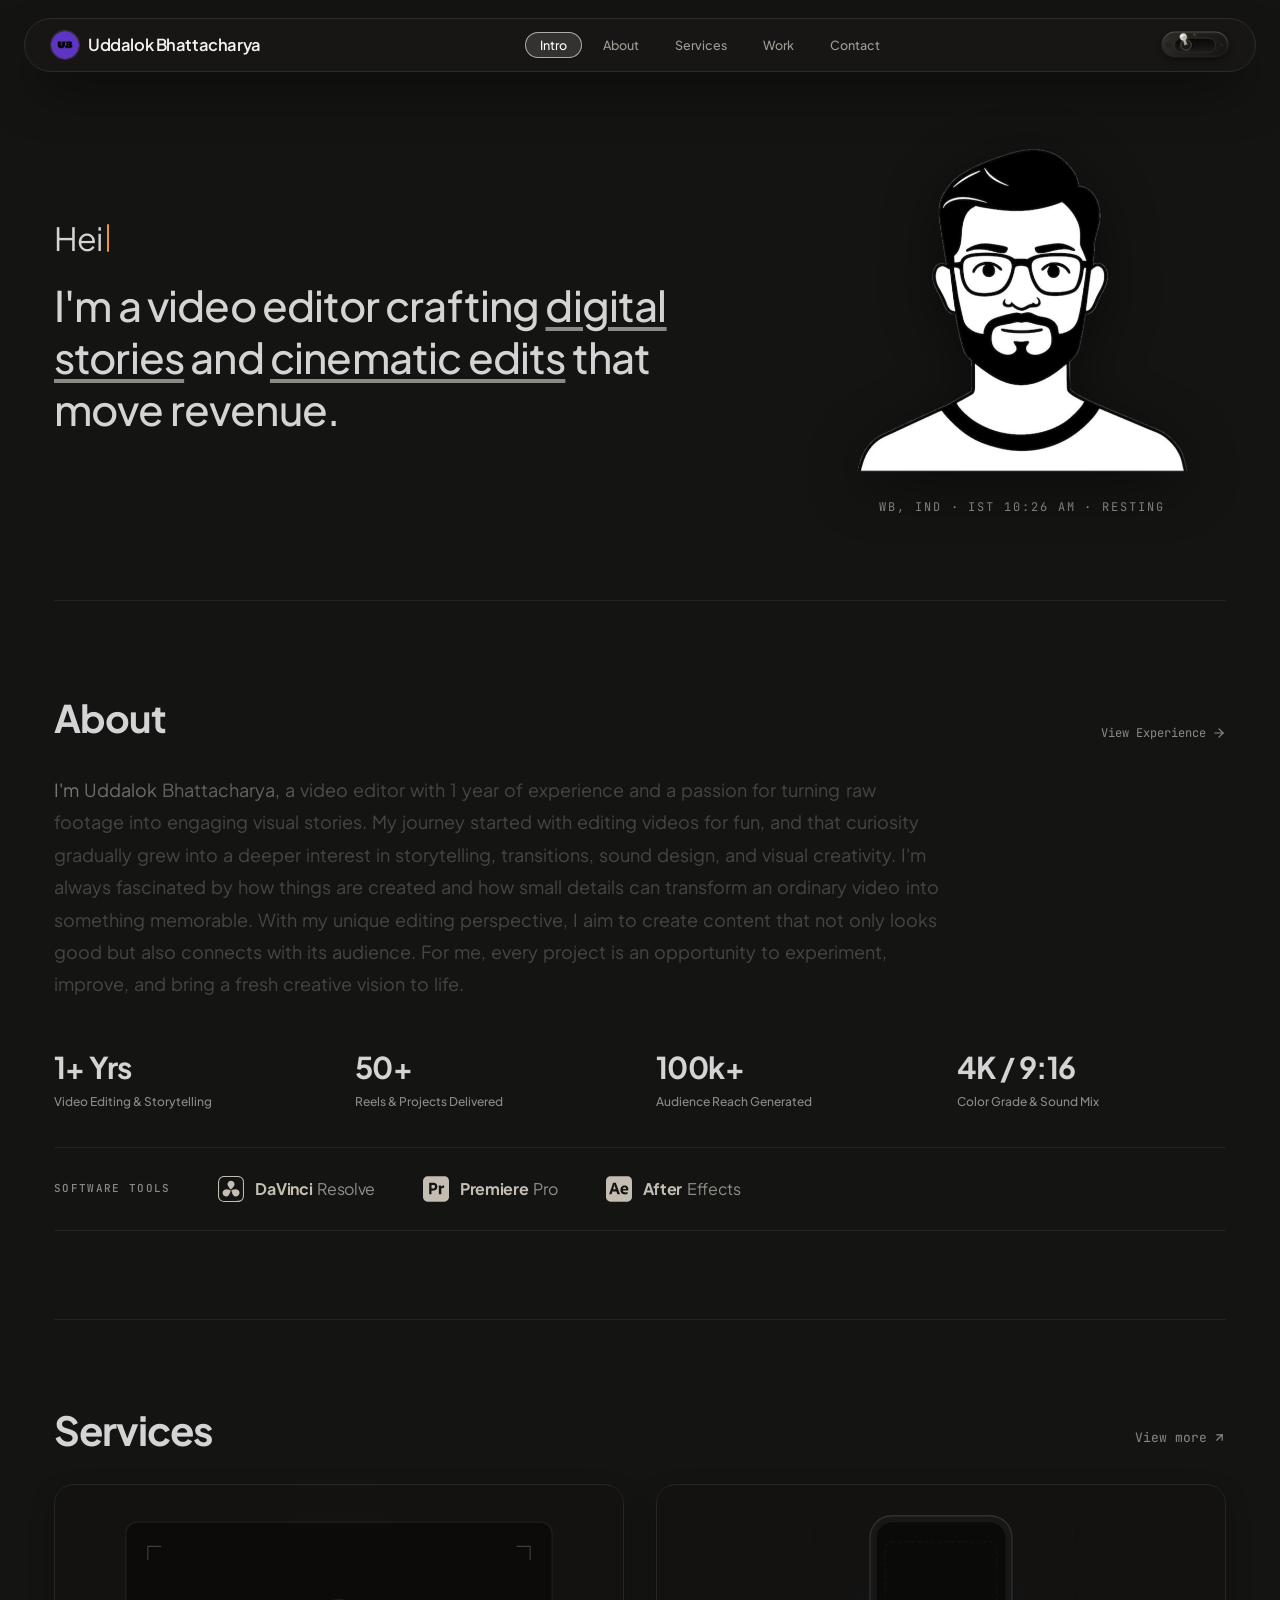
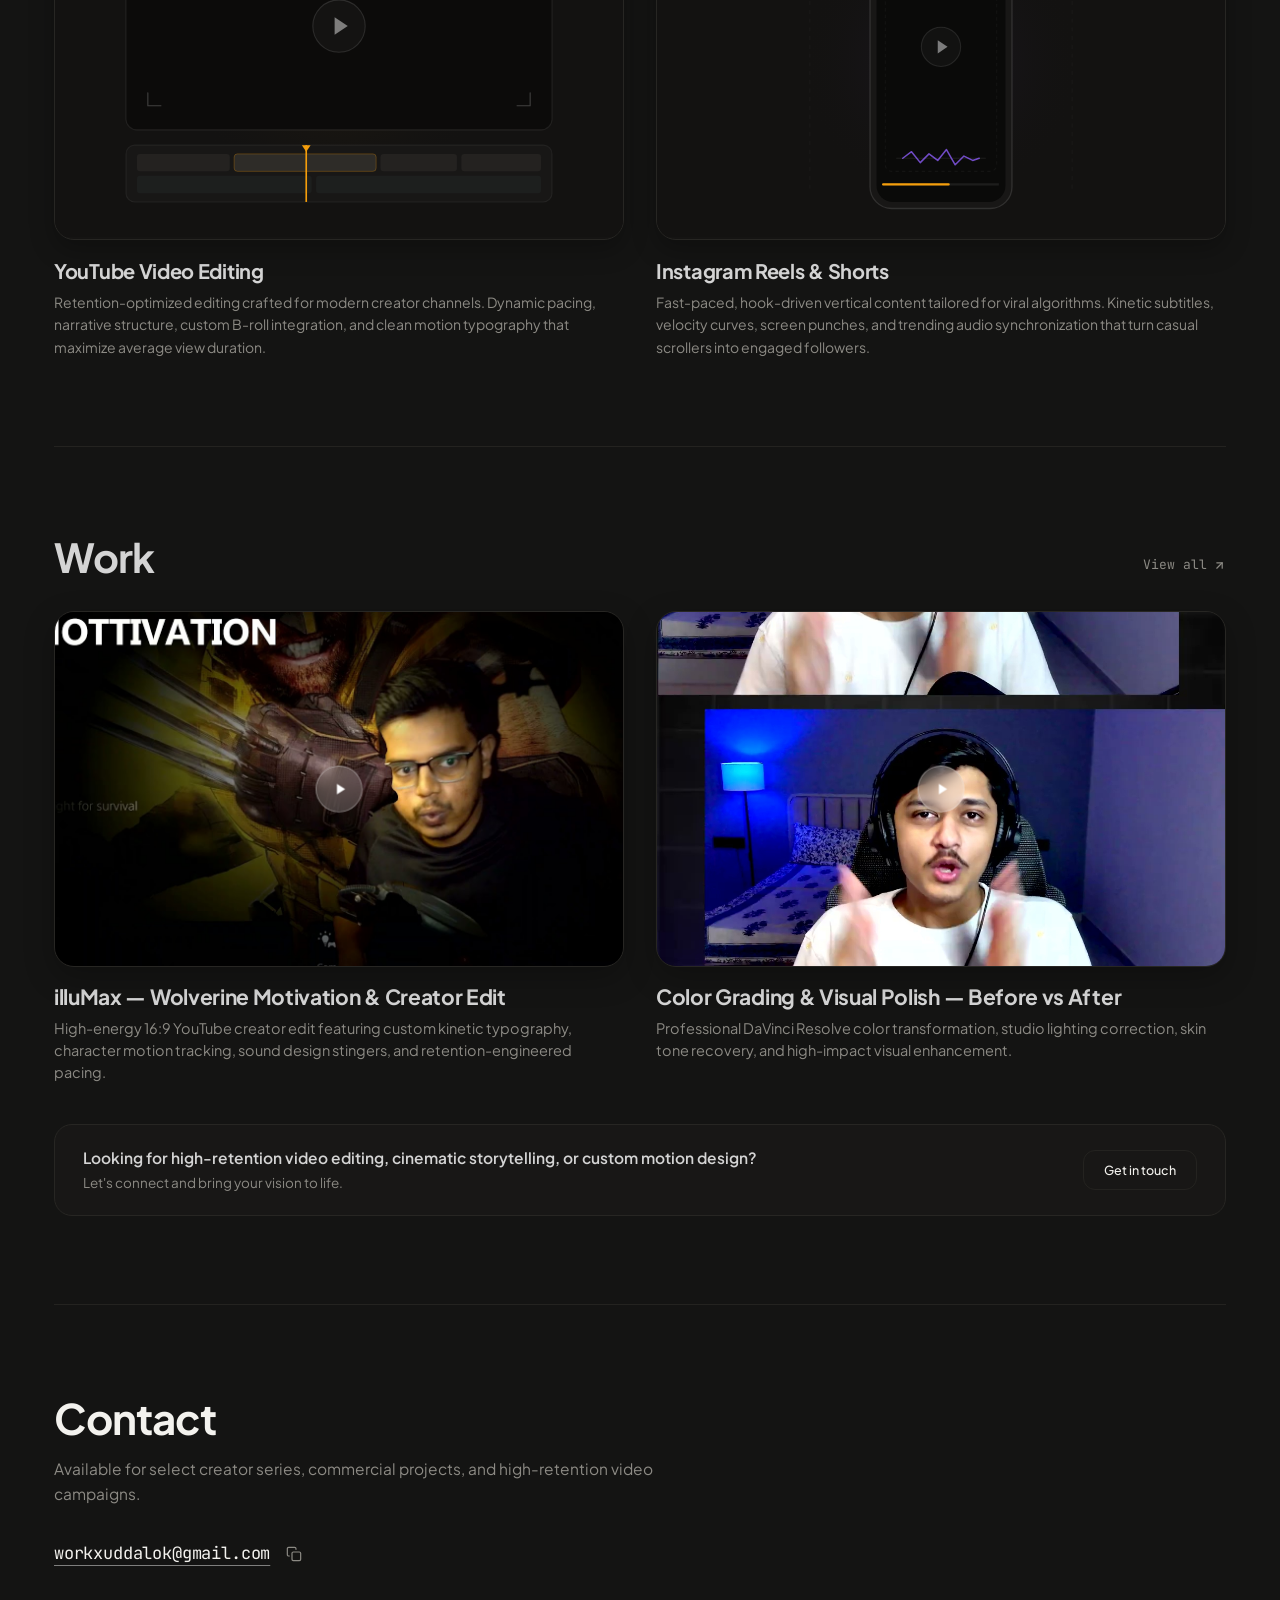
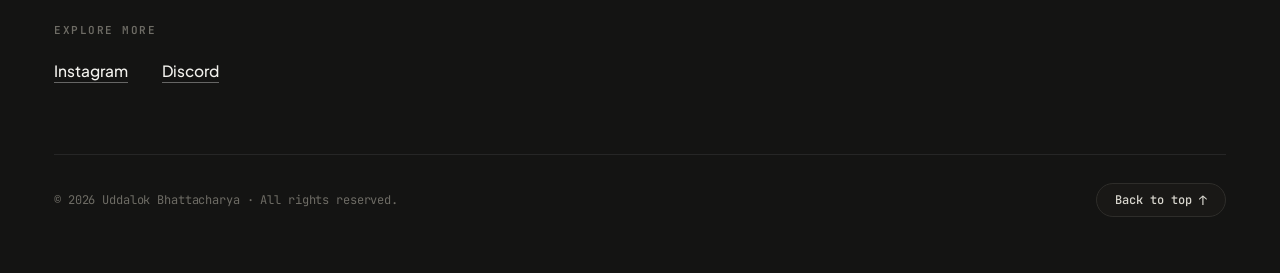
==== index.html @ 6388f74b "feat: add circular UB logo to header and configure high-res Chrome tab favicon" ====
<!DOCTYPE html>
<html lang="en">
<head>
  <meta charset="UTF-8">
  <meta name="viewport" content="width=device-width, initial-scale=1.0">
  <title>Uddalok Bhattacharya</title>
  <meta name="description" content="Personal portfolio of Uddalok Bhattacharya, video editor crafting digital stories and cinematic edits that move revenue.">
  
  <!-- Favicon / Chrome Tab Logo -->
  <link rel="icon" type="image/x-icon" href="/favicon.ico">
  <link rel="icon" type="image/png" sizes="32x32" href="assets/images/favicon-32x32.png">
  <link rel="icon" type="image/png" sizes="16x16" href="assets/images/favicon-16x16.png">
  <link rel="apple-touch-icon" sizes="180x180" href="assets/images/apple-touch-icon.png">
  <link rel="manifest" href="site.webmanifest">
  <meta name="theme-color" content="#0d0c0c">

  <!-- Typography: Plus Jakarta Sans & JetBrains Mono matching reference -->
  <link rel="preconnect" href="https://fonts.googleapis.com">
  <link rel="preconnect" href="https://fonts.gstatic.com" crossorigin>
  <link href="https://fonts.googleapis.com/css2?family=JetBrains+Mono:wght@400;500;600&family=Plus+Jakarta+Sans:ital,wght@0,300..800;1,300..800&display=swap" rel="stylesheet">

  <!-- Main Stylesheet -->
  <link rel="stylesheet" href="css/style.css?v=11">
</head>
<body>

  <!-- Ambient Top Glow -->
  <div class="ambient-glow" aria-hidden="true"></div>

  <!-- FIXED HEADER CAPSULE (Strictly matching media_1792084312946.png) -->
  <header class="header-fixed-wrap">
    <div id="main-nav-capsule" class="main-nav-capsule">
      
      <!-- Brand Name Left with Circular Logo -->
      <a id="nav-logo-link" href="#hero" class="nav-logo-link" aria-label="Uddalok Bhattacharya Home">
        <img src="assets/images/logo-circle.png" alt="UB" class="nav-brand-logo">
        <span class="nav-brand-text">Uddalok Bhattacharya</span>
      </a>

      <!-- Center Nav Links: Intro, About, Services, Work, Contact -->
      <nav class="nav-menu" aria-label="Primary Navigation">
        <button type="button" class="nav-btn-link active" data-section="hero">Intro</button>
        <button type="button" class="nav-btn-link" data-section="about">About</button>
        <button type="button" class="nav-btn-link" data-section="services">Services</button>
        <button type="button" class="nav-btn-link" data-section="work">Work</button>
        <button type="button" class="nav-btn-link" data-section="contact">Contact</button>
      </nav>

      <!-- Right Header Actions: Vintage Switch + Mobile Menu Toggle -->
      <div class="header-right-actions">
        <div class="switch-right-wrap">
        <button 
          id="nav-vintage-toggle-btn" 
          class="nav-vintage-toggle-btn" 
          type="button" 
          role="switch" 
          aria-checked="false" 
          aria-label="Vintage toggle switch: currently in Dark mode. Click to toggle to Royal Purple mode."
          title="Flip switch to Day / Purple Mode"
        >
          <svg id="vintageSwitchSvg" viewBox="0 0 68 28" class="vintage-switch-svg" fill="none" xmlns="http://www.w3.org/2000/svg">
            <defs>
              <!-- Dark Plate Linear Gradient -->
              <linearGradient id="vintagePlateDark" x1="0" y1="0" x2="68" y2="28" gradientUnits="userSpaceOnUse">
                <stop offset="0%" stop-color="#32302C"/>
                <stop offset="35%" stop-color="#22211E"/>
                <stop offset="70%" stop-color="#1C1B19"/>
                <stop offset="100%" stop-color="#151413"/>
              </linearGradient>

              <!-- Purple Theme Plate Gradient -->
              <linearGradient id="vintagePlatePurple" x1="0" y1="0" x2="68" y2="28" gradientUnits="userSpaceOnUse">
                <stop offset="0%" stop-color="#4C1D95"/>
                <stop offset="30%" stop-color="#3B1578"/>
                <stop offset="70%" stop-color="#290E52"/>
                <stop offset="100%" stop-color="#1C0938"/>
              </linearGradient>

              <!-- Rim Highlight Dark -->
              <linearGradient id="rimHighlightDark" x1="0" y1="0" x2="0" y2="28" gradientUnits="userSpaceOnUse">
                <stop offset="0%" stop-color="#57544C"/>
                <stop offset="50%" stop-color="#2E2C28"/>
                <stop offset="100%" stop-color="#0E0D0C"/>
              </linearGradient>

              <!-- Rim Highlight Purple -->
              <linearGradient id="rimHighlightPurple" x1="0" y1="0" x2="0" y2="28" gradientUnits="userSpaceOnUse">
                <stop offset="0%" stop-color="#C084FC"/>
                <stop offset="50%" stop-color="#7E22CE"/>
                <stop offset="100%" stop-color="#3B0764"/>
              </linearGradient>

              <!-- Cavity Recessed Slot Shadow -->
              <linearGradient id="cavityShadow" x1="0" y1="0" x2="0" y2="14" gradientUnits="userSpaceOnUse">
                <stop offset="0%" stop-color="#080807" stop-opacity="0.95"/>
                <stop offset="60%" stop-color="#131211" stop-opacity="0.85"/>
                <stop offset="100%" stop-color="#21201D" stop-opacity="0.6"/>
              </linearGradient>

              <!-- Lever Baton Metallic Gradient Dark -->
              <linearGradient id="leverBatonDark" x1="0" y1="0" x2="14" y2="14" gradientUnits="userSpaceOnUse">
                <stop offset="0%" stop-color="#F5F4F0"/>
                <stop offset="25%" stop-color="#D5D2C8"/>
                <stop offset="55%" stop-color="#8C887E"/>
                <stop offset="85%" stop-color="#57544C"/>
                <stop offset="100%" stop-color="#3A3833"/>
              </linearGradient>

              <!-- Lever Baton Metallic Gradient Active / Light -->
              <linearGradient id="leverBatonLight" x1="0" y1="0" x2="14" y2="14" gradientUnits="userSpaceOnUse">
                <stop offset="0%" stop-color="#FFF9E6"/>
                <stop offset="30%" stop-color="#F5D77F"/>
                <stop offset="70%" stop-color="#D4A738"/>
                <stop offset="100%" stop-color="#99701E"/>
              </linearGradient>

              <!-- Pilot Bulb Amber Light ON -->
              <radialGradient id="pilotBulbOn" cx="50%" cy="50%" r="50%">
                <stop offset="0%" stop-color="#FFFFFF" stop-opacity="1"/>
                <stop offset="25%" stop-color="#FEF3C7" stop-opacity="1"/>
                <stop offset="65%" stop-color="#F59E0B" stop-opacity="0.95"/>
                <stop offset="90%" stop-color="#D97706" stop-opacity="0.9"/>
                <stop offset="100%" stop-color="#92400E" stop-opacity="0.8"/>
              </radialGradient>

              <!-- Pilot Bulb Dim OFF -->
              <radialGradient id="pilotBulbOff" cx="40%" cy="40%" r="50%">
                <stop offset="0%" stop-color="#78350F" stop-opacity="0.6"/>
                <stop offset="60%" stop-color="#451A03" stop-opacity="0.8"/>
                <stop offset="100%" stop-color="#1A0B02" stop-opacity="0.9"/>
              </radialGradient>

              <!-- Pilot Bulb Ambient Optical Glow -->
              <filter id="pilotGlow" x="-60%" y="-60%" width="220%" height="220%">
                <feGaussianBlur stdDeviation="2" result="blur"/>
                <feComposite in="SourceGraphic" in2="blur" operator="over"/>
              </filter>
            </defs>

            <!-- Face Plate -->
            <rect class="switch-plate" x="1" y="1" width="66" height="26" rx="13" fill="url(#vintagePlateDark)" stroke="url(#rimHighlightDark)" stroke-width="1.2"/>
            <rect class="switch-inner-rim" x="2.6" y="2.6" width="62.8" height="22.8" rx="11.4" fill="none" stroke="#2A2825" stroke-width="0.6" stroke-dasharray="100" opacity="0.8"/>

            <!-- Left Screw Rivet -->
            <g transform="translate(7.5, 14)">
              <circle cx="0" cy="0" r="1.9" fill="#2C2A26" stroke="#141413" stroke-width="0.4"/>
              <line x1="-1.3" y1="-0.7" x2="1.3" y2="0.7" stroke="#0D0D0C" stroke-width="0.5" stroke-linecap="round"/>
            </g>

            <!-- Right Screw Rivet -->
            <g transform="translate(60.5, 14)">
              <circle cx="0" cy="0" r="1.9" fill="#2C2A26" stroke="#141413" stroke-width="0.4"/>
              <line x1="-1.2" y1="0.9" x2="1.2" y2="-0.9" stroke="#0D0D0C" stroke-width="0.5" stroke-linecap="round"/>
            </g>

            <!-- Recessed Cavity Slot -->
            <g transform="translate(13.5, 7)">
              <rect class="switch-cavity-rim" x="0" y="0" width="41" height="14" rx="7" fill="#151413" stroke="#33312C" stroke-width="0.8"/>
              <rect x="1" y="1" width="39" height="12" rx="6" fill="url(#cavityShadow)"/>
            </g>

            <!-- Pilot LED Indicator -->
            <g transform="translate(34, 4)">
              <circle cx="0" cy="0" r="2.2" fill="#3D3B36" stroke="#262522" stroke-width="0.4"/>
              <circle class="pilot-gem" cx="0" cy="0" r="1.6" fill="url(#pilotBulbOff)"/>
              <circle cx="-0.4" cy="-0.4" r="0.5" fill="#FFFFFF" opacity="0.3"/>
            </g>

            <!-- Mechanical Lever Group (Spring physics between x:25 and x:43) -->
            <g id="switchLeverG" class="switch-lever-group">
              <!-- Shadow below lever knob -->
              <ellipse cx="2.5" cy="15.5" rx="4.8" ry="3" fill="#000000" opacity="0.45"/>
              <!-- Base Bezel Rings -->
              <circle cx="0" cy="14" r="5.5" fill="#2D2B27" stroke="#4D4A43" stroke-width="0.7"/>
              <circle cx="0" cy="14" r="4" fill="#1A1917"/>

              <!-- Tilting Baton & Head -->
              <g class="baton-lever-tilt">
                <path d="M -1.8 14 L -1.1 6.8 L 1.1 6.8 L 1.8 14 Z" fill="url(#leverBatonDark)" stroke="#33312C" stroke-width="0.35"/>
                <circle cx="0" cy="5.5" r="3.5" fill="url(#leverBatonDark)" stroke="#A3A199" stroke-width="0.45"/>
                <ellipse cx="-1" cy="4.5" rx="1.1" ry="1.6" transform="rotate(-25 -1 4.5)" fill="#FFFFFF" opacity="0.75"/>
                <line x1="-2" y1="5.5" x2="2" y2="5.5" stroke="#2E2D2A" stroke-width="0.35" opacity="0.7"/>
                <line x1="-1.6" y1="6.5" x2="1.6" y2="6.5" stroke="#2E2D2A" stroke-width="0.35" opacity="0.7"/>
              </g>
            </g>
          </svg>
        </button>
      </div>

        <!-- Mobile Menu Toggle Button (Hamburger / Cross) -->
        <button 
          id="mobileMenuToggleBtn" 
          class="mobile-menu-toggle-btn" 
          type="button" 
          aria-label="Toggle navigation menu" 
          aria-expanded="false"
        >
          <span class="hamburger-bar"></span>
          <span class="hamburger-bar"></span>
          <span class="hamburger-bar"></span>
        </button>
      </div>

    </div>

    <!-- Mobile Navigation Floating Drawer -->
    <div class="mobile-nav-drawer" id="mobileNavDrawer" aria-hidden="true">
      <nav class="mobile-nav-links" aria-label="Mobile Navigation">
        <a href="#hero" class="mobile-nav-item active" data-section="hero">
          <span>Intro</span>
          <span class="mobile-nav-sub">01</span>
        </a>
        <a href="#about" class="mobile-nav-item" data-section="about">
          <span>About</span>
          <span class="mobile-nav-sub">02</span>
        </a>
        <a href="services.html" class="mobile-nav-item" data-section="services">
          <span>Services</span>
          <span class="mobile-nav-sub">03</span>
        </a>
        <a href="work.html" class="mobile-nav-item" data-section="work">
          <span>Work</span>
          <span class="mobile-nav-sub">04</span>
        </a>
        <a href="#contact" class="mobile-nav-item" data-section="contact">
          <span>Contact</span>
          <span class="mobile-nav-sub">05</span>
        </a>
      </nav>
    </div>
  </header>

  <!-- PAGE CONTENT CONTAINER -->
  <main class="page-container">

    <!-- HERO SECTION (Strictly matching media_1792084356404.png) -->
    <section class="hero-section" id="hero">
      <div class="hero-grid">

        <!-- Left Column: Greeting & Exact Headline -->
        <div class="hero-content-col">
          <!-- Greeting line: Multilingual typewriter with amber cursor -->
          <div class="hero-greeting-heading">
            <span id="multilingualGreeting">Hei</span>
            <span class="hero-cursor-line" aria-hidden="true"></span>
          </div>

          <!-- Headline matching media_1792084356404.png exact font, size (36px), leading (42px) and underlines -->
          <p class="hero-headline">
            I'm a video editor crafting <span class="hero-underline">digital stories</span> and <span class="hero-underline">cinematic edits</span> that move revenue.
          </p>

        </div>

        <!-- Right Column: Avatar & Location Badge -->
        <div class="hero-avatar-col" id="heroAvatarCol">
          <div class="avatar-container" id="interactiveAvatar" role="button" tabindex="0" aria-label="Interactive illustration of Uddalok Bhattacharya">
            <img id="heroAvatarImg" class="hero-avatar-image" src="assets/avatar_normal.png" alt="Illustration of Uddalok Bhattacharya">
          </div>

          <!-- Status text below human: matching media_1792084910945.png -->
          <div class="hero-status-text" id="statusText">
            WB, IND · IST 10:31 PM · RESTING
          </div>
        </div>

      </div>
    </section>

    <!-- ABOUT SECTION (Matching media_1792086237942.png) -->
    <section class="about-section" id="about">
      <div class="about-top-row">
        <div>
          <h2 class="about-title">About</h2>
        </div>
        <a href="#contact" class="about-link">
          <span>View Experience</span>
          <svg width="14" height="14" viewBox="0 0 24 24" fill="none" stroke="currentColor" stroke-width="2" stroke-linecap="round" stroke-linejoin="round">
            <line x1="5" y1="12" x2="19" y2="12"></line>
            <polyline points="12 5 19 12 12 19"></polyline>
          </svg>
        </a>
      </div>

      <p class="about-bio-text" id="about-bio-statement">
        I'm Uddalok Bhattacharya, a video editor with 1 year of experience and a passion for turning raw footage into engaging visual stories. My journey started with editing videos for fun, and that curiosity gradually grew into a deeper interest in storytelling, transitions, sound design, and visual creativity. I'm always fascinated by how things are created and how small details can transform an ordinary video into something memorable. With my unique editing perspective, I aim to create content that not only looks good but also connects with its audience. For me, every project is an opportunity to experiment, improve, and bring a fresh creative vision to life.
      </p>

      <div class="stats-grid">
        <div class="stat-item">
          <div class="stat-number">1+ Yrs</div>
          <div class="stat-label">Video Editing &amp; Storytelling</div>
        </div>
        <div class="stat-item">
          <div class="stat-number">50+</div>
          <div class="stat-label">Reels &amp; Projects Delivered</div>
        </div>
        <div class="stat-item">
          <div class="stat-number">100k+</div>
          <div class="stat-label">Audience Reach Generated</div>
        </div>
        <div class="stat-item">
          <div class="stat-number">4K / 9:16</div>
          <div class="stat-label">Color Grade &amp; Sound Mix</div>
        </div>
      </div>

      <!-- Software Tools Row (Matching media_1792161229203.png reference) -->
      <div class="software-tools-row">
        <span class="software-tools-label">SOFTWARE TOOLS</span>
        <div class="software-tools-list">
          <!-- DaVinci Resolve Official Logo -->
          <div class="tool-logo-item" title="DaVinci Resolve">
            <svg class="tool-logo-icon" width="26" height="26" viewBox="0 0 24 24" fill="currentColor" xmlns="http://www.w3.org/2000/svg">
              <path d="M17.621 0 5.977.004c-1.37 0-2.756.345-3.762 1.11a4.925 4.925 0 0 0-1.61 2.003C.233 3.93 0 5.02 0 5.951l.012 12.2c.002 1.604.479 3.057 1.461 4.112.984 1.056 2.462 1.683 4.331 1.691L16.856 24c1.26.005 3.095-.036 4.303-.714 1.075-.605 2.025-1.556 2.497-2.984.278-.84.345-2.084.344-3.147l-.021-11.13c-.002-.888-.15-2.023-.547-2.934-.425-.976-1.181-1.815-2.322-2.425C20.353.26 19.123 0 17.622 0zm0 .93c1.378 0 2.538.295 3.04.565.977.523 1.544 1.166 1.889 1.96.315.721.47 1.793.473 2.572l.018 11.13c.002 1.013-.097 2.257-.298 2.86-.396 1.202-1.146 1.946-2.063 2.462-.814.457-2.612.593-3.82.588l-11.05-.044c-1.657-.007-2.832-.534-3.626-1.386-.792-.851-1.212-2.06-1.212-3.485L.999 5.95c0-.829.196-1.827.474-2.437.345-.757.75-1.207 1.365-1.674C3.585 1.27 4.868.97 6.08.97zm-5.66 3.423c-1.976.089-3.204 1.658-3.214 3.29.019 1.443 1.635 3.481 2.884 4.53.12.099.154.109.33.18.062.025.198-.047.327-.135.36-.245.993-.947 1.648-1.738a7.67 7.67 0 0 0 1.031-1.683c.409-.89.261-1.599.235-1.888a3.983 3.983 0 0 0-.99-1.692 3.36 3.36 0 0 0-2.251-.864zm4.172 7.922a10.185 10.185 0 0 0-3.244.61c-.15.058-.26.1-.374.17-.057.036-.11.135-.105.292.017.433.29 1.278.624 2.27.384 1.135 1.066 2.27 1.844 2.74a3.23 3.23 0 0 0 2.53.342c.832-.243 1.595-.868 1.962-1.546.986-1.818.19-3.548-1.121-4.417-.447-.296-1.133-.445-1.89-.46-.074 0-.15-.002-.226-.001zm-8.432.038a6.201 6.201 0 0 0-.752.047c-.596.078-.932.273-1.29.51a3.177 3.177 0 0 0-1.365 1.979c-.075.552-.086 1.053.033 1.507.433 1.389 1.326 2.222 2.847 2.452.636.028 1.37-.063 1.99-.45 1.269-.782 2.08-3.17 2.412-4.742.053-.176.035-.357-.013-.42-.005-.067-.044-.113-.19-.183-.398-.192-1.32-.417-2.375-.6a7.68 7.68 0 0 0-1.297-.1z"/>
            </svg>
            <span class="tool-logo-text">
              <span class="tool-bold">DaVinci</span> <span class="tool-light">Resolve</span>
            </span>
          </div>

          <!-- Adobe Premiere Pro Official Logo -->
          <div class="tool-logo-item" title="Adobe Premiere Pro">
            <svg class="tool-logo-icon" width="26" height="26" viewBox="0 0 24 24" fill="currentColor" xmlns="http://www.w3.org/2000/svg">
              <path d="M10.15 8.42a2.93 2.93 0 00-1.18-.2 13.9 13.9 0 00-1.09.02v3.36l.39.02h.53c.39 0 .78-.06 1.15-.18.32-.09.6-.28.82-.53.21-.25.31-.59.31-1.03a1.45 1.45 0 00-.93-1.46zM19.75.3H4.25A4.25 4.25 0 000 4.55v14.9c0 2.35 1.9 4.25 4.25 4.25h15.5c2.35 0 4.25-1.9 4.25-4.25V4.55C24 2.2 22.1.3 19.75.3zm-7.09 11.65c-.4.56-.96.98-1.61 1.22-.68.25-1.43.34-2.25.34l-.5-.01-.43-.01v3.21a.12.12 0 01-.11.14H5.82c-.08 0-.12-.04-.12-.13V6.42c0-.07.03-.11.1-.11l.56-.01.76-.02.87-.02.91-.01c.82 0 1.5.1 2.06.31.5.17.96.45 1.34.82.32.32.57.71.73 1.14.15.42.23.85.23 1.3 0 .86-.2 1.57-.6 2.13zm6.82-3.15v1.95c0 .08-.05.11-.16.11a4.35 4.35 0 00-1.92.37c-.19.09-.37.21-.51.37v5.1c0 .1-.04.14-.13.14h-1.97a.14.14 0 01-.16-.12v-5.58l-.01-.75-.02-.78c0-.23-.02-.45-.04-.68a.1.1 0 01.07-.11h1.78c.1 0 .18.07.2.16a3.03 3.03 0 01.13.92c.3-.35.67-.64 1.08-.86a3.1 3.1 0 011.52-.39c.07-.01.13.04.14.11v.04z"/>
            </svg>
            <span class="tool-logo-text">
              <span class="tool-bold">Premiere</span> <span class="tool-light">Pro</span>
            </span>
          </div>

          <!-- Adobe After Effects Official Logo -->
          <div class="tool-logo-item" title="Adobe After Effects">
            <svg class="tool-logo-icon" width="26" height="26" viewBox="0 0 24 24" fill="currentColor" xmlns="http://www.w3.org/2000/svg">
              <path d="M8.54 10.73c-.1-.31-.19-.61-.29-.92s-.19-.6-.27-.89c-.08-.28-.15-.54-.22-.78h-.02c-.09.43-.2.86-.34 1.29-.15.48-.3.98-.46 1.48-.13.51-.29.98-.44 1.4h2.54c-.06-.21-.14-.46-.23-.72-.09-.27-.18-.56-.27-.86zm8.58-.29c-.55-.03-1.07.26-1.33.76-.12.23-.19.47-.22.72h2.109c.26 0 .45 0 .57-.01.08-.01.16-.03.23-.08v-.1c0-.13-.021-.25-.061-.37-.178-.56-.708-.94-1.298-.92zM19.75.3H4.25C1.9.3 0 2.2 0 4.55v14.9c0 2.35 1.9 4.25 4.25 4.25h15.5c2.35 0 4.25-1.9 4.25-4.25V4.55C24 2.2 22.1.3 19.75.3zm-7.04 16.511h-2.09c-.07.01-.14-.041-.16-.11l-.82-2.4H5.92l-.76 2.36c-.02.09-.1.15-.19.14H3.09c-.11 0-.14-.06-.11-.18L6.2 7.39c.03-.1.06-.19.1-.31.04-.21.06-.43.06-.65-.01-.05.03-.1.08-.11h2.59c.07 0 .12.03.13.08l3.65 10.25c.03.11.001.161-.1.161zm7.851-3.991c-.021.189-.031.33-.041.42-.01.07-.069.13-.14.13-.06 0-.17.01-.33.021-.159.02-.35.029-.579.029-.23 0-.471-.04-.73-.04h-3.17c.039.31.14.62.31.89.181.271.431.48.729.601.4.17.841.26 1.281.25.35-.011.699-.04 1.039-.11.311-.039.61-.119.891-.23.05-.039.08-.02.08.08v1.531c0 .039-.01.08-.021.119-.021.03-.04.051-.069.07-.32.14-.65.24-1 .3-.471.09-.94.13-1.42.12-.761 0-1.4-.12-1.92-.35-.49-.211-.921-.541-1.261-.95-.319-.39-.55-.83-.69-1.31-.14-.471-.209-.961-.209-1.461 0-.539.08-1.07.25-1.59.16-.5.41-.96.75-1.37.33-.4.739-.72 1.209-.95.471-.23 1.03-.31 1.67-.31.531-.01 1.06.09 1.55.31.41.18.77.45 1.05.8.26.34.47.72.601 1.14.129.4.189.81.189 1.22 0 .24-.01.45-.019.64z"/>
            </svg>
            <span class="tool-logo-text">
              <span class="tool-bold">After</span> <span class="tool-light">Effects</span>
            </span>
          </div>
        </div>
      </div>
    </section>

    <!-- SERVICES SECTION (Exact style as Work section, showing 2 services with "View more ↗") -->
    <section class="section-wrapper" id="services">
      <!-- Header row: "Services" on left, "View more ↗" on right -->
      <div class="work-header-row">
        <h2 class="work-title-lg">Services</h2>
        <a href="services.html" class="work-view-all-link" id="services-view-more-link">
          <span>View more</span>
          <svg viewBox="0 0 24 24" fill="none" stroke="currentColor" stroke-width="2.2" stroke-linecap="round" stroke-linejoin="round">
            <line x1="7" y1="17" x2="17" y2="7"/>
            <polyline points="7 7 17 7 17 17"/>
          </svg>
        </a>
      </div>

      <!-- 2-Column Services Grid (First two services shown) -->
      <div class="services-two-col-grid">
        <!-- Service 1: YouTube video editing -->
        <article class="service-card">
          <div class="service-media-wrap">
            <svg viewBox="0 0 520 320" class="service-canvas-svg" fill="none" xmlns="http://www.w3.org/2000/svg">
              <rect width="520" height="320" fill="#131211"/>
              <circle cx="260" cy="140" r="150" fill="url(#ytStudioGlowIdx)" opacity="0.25"/>
              <defs>
                <radialGradient id="ytStudioGlowIdx" cx="50%" cy="50%" r="50%">
                  <stop offset="0%" stop-color="#F59E0B" stop-opacity="0.35"/>
                  <stop offset="100%" stop-color="#131211" stop-opacity="0"/>
                </radialGradient>
              </defs>

              <!-- 16:9 Studio Monitor Frame -->
              <g transform="translate(65, 32)">
                <rect x="0" y="0" width="390" height="190" rx="10" fill="#0C0B0A" stroke="rgba(255, 255, 255, 0.08)" stroke-width="1"/>
                
                <!-- Subtle Corner Alignment Marks -->
                <path d="M 20 34 L 20 22 L 32 22" stroke="rgba(255, 255, 255, 0.22)" stroke-width="1" stroke-linecap="round"/>
                <path d="M 370 34 L 370 22 L 358 22" stroke="rgba(255, 255, 255, 0.22)" stroke-width="1" stroke-linecap="round"/>
                <path d="M 20 156 L 20 168 L 32 168" stroke="rgba(255, 255, 255, 0.22)" stroke-width="1" stroke-linecap="round"/>
                <path d="M 370 156 L 370 168 L 358 168" stroke="rgba(255, 255, 255, 0.22)" stroke-width="1" stroke-linecap="round"/>

                <!-- Minimal Center Play Aperture -->
                <circle cx="195" cy="95" r="24" fill="rgba(255, 255, 255, 0.03)" stroke="rgba(255, 255, 255, 0.12)" stroke-width="1"/>
                <polygon points="191,87 203,95 191,103" fill="rgba(255, 255, 255, 0.45)"/>
              </g>

              <!-- Minimalist Timeline Strip -->
              <g transform="translate(65, 236)">
                <rect x="0" y="0" width="390" height="52" rx="8" fill="#181716" stroke="rgba(255, 255, 255, 0.06)" stroke-width="1"/>
                
                <rect x="10" y="8" width="85" height="16" rx="3" fill="#242220"/>
                <rect x="99" y="8" width="130" height="16" rx="3" fill="#2E2C28" stroke="rgba(245, 158, 11, 0.3)" stroke-width="0.8"/>
                <rect x="233" y="8" width="70" height="16" rx="3" fill="#242220"/>
                <rect x="307" y="8" width="73" height="16" rx="3" fill="#242220"/>

                <rect x="10" y="28" width="160" height="16" rx="3" fill="#1D1F1E"/>
                <rect x="174" y="28" width="206" height="16" rx="3" fill="#1D1F1E"/>

                <!-- Precision Amber Playhead -->
                <line x1="165" y1="0" x2="165" y2="52" stroke="#F59E0B" stroke-width="1.5"/>
                <polygon points="161,0 169,0 165,6" fill="#F59E0B"/>
              </g>
            </svg>
          </div>
          <div class="service-info">
            <h3 class="service-title">YouTube Video Editing</h3>
            <p class="service-desc">
              Retention-optimized editing crafted for modern creator channels. Dynamic pacing, narrative structure, custom B-roll integration, and clean motion typography that maximize average view duration.
            </p>
          </div>
        </article>

        <!-- Service 2: Instagram Reels and Shorts -->
        <article class="service-card">
          <div class="service-media-wrap">
            <svg viewBox="0 0 520 320" class="service-canvas-svg" fill="none" xmlns="http://www.w3.org/2000/svg">
              <rect width="520" height="320" fill="#131211"/>
              <circle cx="260" cy="160" r="130" fill="url(#reelsGlowIdx)" opacity="0.2"/>
              <defs>
                <radialGradient id="reelsGlowIdx" cx="50%" cy="50%" r="50%">
                  <stop offset="0%" stop-color="#8B5CF6" stop-opacity="0.4"/>
                  <stop offset="100%" stop-color="#131211" stop-opacity="0"/>
                </radialGradient>
              </defs>

              <!-- Editorial Subtle Guide Lines -->
              <line x1="140" y1="40" x2="140" y2="280" stroke="rgba(255, 255, 255, 0.03)" stroke-width="1" stroke-dasharray="4 4"/>
              <line x1="380" y1="40" x2="380" y2="280" stroke="rgba(255, 255, 255, 0.03)" stroke-width="1" stroke-dasharray="4 4"/>

              <!-- Centered 9:16 Vertical Viewport -->
              <g transform="translate(195, 26)">
                <rect x="0" y="0" width="130" height="268" rx="20" fill="#181716" stroke="rgba(255, 255, 255, 0.12)" stroke-width="1.2"/>
                <rect x="6" y="6" width="118" height="256" rx="15" fill="#0A0A09"/>

                <!-- Subtle Safe Area Inset -->
                <rect x="14" y="24" width="102" height="210" rx="6" fill="none" stroke="rgba(255, 255, 255, 0.04)" stroke-dasharray="3 3"/>

                <!-- Minimal Center Play Focus -->
                <circle cx="65" cy="120" r="18" fill="rgba(255, 255, 255, 0.03)" stroke="rgba(255, 255, 255, 0.1)" stroke-width="1"/>
                <polygon points="62,114 71,120 62,126" fill="rgba(255, 255, 255, 0.45)"/>

                <!-- Minimal Soundwave Rhythm Pulse -->
                <g transform="translate(24, 212)">
                  <line x1="0" y1="10" x2="82" y2="10" stroke="rgba(255, 255, 255, 0.08)" stroke-width="1"/>
                  <path d="M 6 10 L 14 4 L 22 14 L 30 6 L 38 12 L 46 2 L 54 16 L 62 8 L 70 12 L 76 10" stroke="#8B5CF6" stroke-width="1.4" stroke-linecap="round" stroke-linejoin="round" opacity="0.8"/>
                </g>

                <!-- Bottom Progress Scrubber Line -->
                <line x1="12" y1="246" x2="118" y2="246" stroke="rgba(255, 255, 255, 0.08)" stroke-width="2"/>
                <line x1="12" y1="246" x2="72" y2="246" stroke="#F59E0B" stroke-width="2" stroke-linecap="round"/>
              </g>
            </svg>
          </div>
          <div class="service-info">
            <h3 class="service-title">Instagram Reels &amp; Shorts</h3>
            <p class="service-desc">
              Fast-paced, hook-driven vertical content tailored for viral algorithms. Kinetic subtitles, velocity curves, screen punches, and trending audio synchronization that turn casual scrollers into engaged followers.
            </p>
          </div>
        </article>
      </div>
    </section>

    <!-- WORK / FEATURE SHOWCASE (Exact style from media_1792088355659.png) -->
    <section class="section-wrapper" id="work">
      <!-- Header row: "Work" on left, "View all ↗" on right -->
      <div class="work-header-row">
        <h2 class="work-title-lg">Work</h2>
        <a href="work.html" class="work-view-all-link" id="work-view-all-link">
          <span>View all</span>
          <svg viewBox="0 0 24 24" fill="none" stroke="currentColor" stroke-width="2.2" stroke-linecap="round" stroke-linejoin="round">
            <line x1="7" y1="17" x2="17" y2="7"/>
            <polyline points="7 7 17 7 17 17"/>
          </svg>
        </a>
      </div>

      <!-- 2-Column Large Feature Grid -->
      <div class="work-two-col-grid">
        <!-- Feature Card 1: illuMax -->
        <article 
          class="work-feature-card" 
          data-type="videos"
          data-video-src="https://cdn.videotourl.net/videos/41e1b2f5-99df-413c-874e-3e2107038fc5.mp4"
          tabindex="0"
          role="button"
          aria-label="View project: illuMax — Wolverine Motivation & Creator Edit"
        >
          <div class="work-feature-media-wrap">
            <video 
              src="https://cdn.videotourl.net/videos/41e1b2f5-99df-413c-874e-3e2107038fc5.mp4" 
              poster="assets/images/work_illumax.jpg"
              loop muted playsinline preload="metadata" 
              class="project-preview-video"
            ></video>
            <div class="project-play-hover-btn">
              <svg viewBox="0 0 24 24"><path d="M8 5v14l11-7z"/></svg>
            </div>
          </div>

          <div class="work-feature-info">
            <h3 class="work-feature-title">illuMax — Wolverine Motivation &amp; Creator Edit</h3>
            <p class="work-feature-desc">
              High-energy 16:9 YouTube creator edit featuring custom kinetic typography, character motion tracking, sound design stingers, and retention-engineered pacing.
            </p>
          </div>
        </article>

        <!-- Feature Card 2: Color Grading & Visual Polish -->
        <article 
          class="work-feature-card" 
          data-type="shorts"
          data-video-src="https://cdn.videotourl.net/videos/48e965f0-56ac-4ee9-a658-adea149fd64b.mp4"
          tabindex="0"
          role="button"
          aria-label="View project: Color Grading & Visual Polish — Before vs After"
        >
          <div class="work-feature-media-wrap">
            <video 
              src="https://cdn.videotourl.net/videos/48e965f0-56ac-4ee9-a658-adea149fd64b.mp4" 
              poster="assets/images/work_pf.jpg"
              loop muted playsinline preload="metadata" 
              class="project-preview-video"
            ></video>
            <div class="project-play-hover-btn">
              <svg viewBox="0 0 24 24"><path d="M8 5v14l11-7z"/></svg>
            </div>
          </div>

          <div class="work-feature-info">
            <h3 class="work-feature-title">Color Grading &amp; Visual Polish — Before vs After</h3>
            <p class="work-feature-desc">
              Professional DaVinci Resolve color transformation, studio lighting correction, skin tone recovery, and high-impact visual enhancement.
            </p>
          </div>
        </article>
      </div>

      <!-- Bottom Callout Banner -->
      <div class="work-cta-banner">
        <div class="work-cta-text">
          <h4 class="work-cta-heading">Looking for high-retention video editing, cinematic storytelling, or custom motion design?</h4>
          <p class="work-cta-sub">Let's connect and bring your vision to life.</p>
        </div>
        <a href="#contact" class="work-cta-btn">Get in touch</a>
      </div>
    </section>


    <!-- CONTACT SECTION (Strictly matching media_1792092103157.png) -->
    <section class="contact-section" id="contact">
      <h2 class="contact-heading">Contact</h2>
      
      <p class="contact-subheading">
        Available for select creator series, commercial projects, and high-retention video campaigns.
      </p>

      <!-- Email with underline & copy icon -->
      <div class="contact-email-wrap">
        <a href="mailto:workxuddalok@gmail.com" class="contact-email-text" id="contactEmailLink">workxuddalok@gmail.com</a>
        <button type="button" class="contact-copy-btn" id="copyEmailBtn" aria-label="Copy email address" title="Copy email address">
          <svg class="copy-icon-svg" width="16" height="16" viewBox="0 0 24 24" fill="none" stroke="currentColor" stroke-width="1.8" stroke-linecap="round" stroke-linejoin="round">
            <rect x="9" y="9" width="13" height="13" rx="2" ry="2"></rect>
            <path d="M5 15H4a2 2 0 0 1-2-2V4a2 2 0 0 1 2-2h9a2 2 0 0 1 2 2v1"></path>
          </svg>
          <span class="copy-tooltip" id="copyTooltip">Copied!</span>
        </button>
      </div>

      <!-- EXPLORE MORE Links with Instagram and Discord -->
      <div class="contact-explore-block">
        <div class="contact-explore-tag">EXPLORE MORE</div>
        <div class="contact-explore-links">
          <a href="https://www.instagram.com/uddalok.visual?cplk=eTN4bXk4YTQwbHVj" class="explore-nav-link" id="exploreInstagram" target="_blank" rel="noopener noreferrer">Instagram</a>
          <a href="https://discord.com/users/uddalok.visual" class="explore-nav-link" id="exploreDiscord" target="_blank" rel="noopener noreferrer">Discord</a>
        </div>
      </div>

      <!-- Subtle Full-Width Divider -->
      <div class="contact-bottom-divider"></div>

      <!-- Bottom Footer: Copyright on left, Back to top on right -->
      <div class="contact-footer-row">
        <div class="contact-copyright-text">
          &copy; 2026 Uddalok Bhattacharya &middot; All rights reserved.
        </div>
        <button type="button" class="back-to-top-capsule" id="backToTopBtn" aria-label="Back to top">
          <span>Back to top</span>
          <span class="back-to-top-arrow">&uarr;</span>
        </button>
      </div>
    </section>

  </main>

  <!-- REEL VIDEO MODAL -->
  <div class="video-modal" id="videoModal" role="dialog" aria-modal="true" aria-label="Video Player Modal">
    <div class="modal-content" id="modalContentBox">
      <button class="close-modal-btn" id="closeModalBtn" aria-label="Close modal">✕</button>
      <video id="modalVideoPlayer" controls playsinline class="modal-video-player" style="display: none;"></video>
      <iframe id="modalIframePlayer" class="modal-iframe-player" src="" allow="autoplay; fullscreen" allowfullscreen style="display: none;"></iframe>
      <div class="modal-footer-bar" id="modalFooterBar">
        <a id="modalDriveLink" href="#" target="_blank" rel="noopener noreferrer" class="modal-drive-action-btn">
          <span>Watch Original on Google Drive</span>
          <svg width="14" height="14" viewBox="0 0 24 24" fill="none" stroke="currentColor" stroke-width="2.5"><polyline points="7 7 17 7 17 17"/><line x1="17" y1="7" x2="7" y2="17"/></svg>
        </a>
      </div>
    </div>
  </div>

  <script src="js/app.js?v=10"></script>
</body>
</html>
---- css/style.css ----
/* ==========================================================================
   UDDALOK BHATTACHARYA — VIDEO EDITOR PORTFOLIO STYLES
   Exact Header, Vintage Skeuomorphic Switch & Typography from Reference
   ========================================================================== */

:root {
  /* Obsidian Dark Theme (Reference Default) */
  --bg-main: #141413;
  --bg-card: #181716;
  --bg-card-hover: #22211F;
  --bg-nav: rgba(24, 23, 21, 0.92);
  --border-nav: #2E2C28;
  --border-subtle: #242320;
  --border-card: #272623;
  --border-card-hover: #423F39;
  
  --text-main: #F3F2EE;
  --text-headline: #D4D4D4;
  --text-muted: #8C8A84;
  --text-subtle: #6E6C66;
  --text-underline: #8C8A84;
  
  --accent-amber: #E5983A;
  --accent-amber-glow: rgba(229, 152, 58, 0.25);

  --font-sans: 'Plus Jakarta Sans', -apple-system, BlinkMacSystemFont, 'Segoe UI', Roboto, sans-serif;
  --font-display: 'Plus Jakarta Sans', -apple-system, BlinkMacSystemFont, 'Segoe UI', Roboto, sans-serif;
  --font-mono: 'JetBrains Mono', ui-monospace, SFMono-Regular, Menlo, Monaco, Consolas, monospace;

  --transition-theme: background-color 0.35s cubic-bezier(0.16, 1, 0.3, 1),
                      color 0.35s cubic-bezier(0.16, 1, 0.3, 1),
                      border-color 0.35s cubic-bezier(0.16, 1, 0.3, 1),
                      box-shadow 0.35s cubic-bezier(0.16, 1, 0.3, 1);
}

/* --------------------------------------------------------------------------
   Deep Dark Purple Theme (Rich midnight purple as requested)
   -------------------------------------------------------------------------- */
[data-theme="purple"] {
  --bg-main: #0B0314; /* Ultra-deep dark nocturnal purple */
  --bg-card: #140624;
  --bg-card-hover: #1E0A36;
  --bg-nav: rgba(16, 5, 28, 0.94);
  --border-nav: rgba(147, 51, 234, 0.3);
  --border-subtle: rgba(147, 51, 234, 0.16);
  --border-card: rgba(147, 51, 234, 0.22);
  --border-card-hover: rgba(192, 132, 252, 0.45);

  --text-main: #FFFFFF; /* Pure white font as requested */
  --text-headline: #FFFFFF;
  --text-muted: #D8B4FE;
  --text-subtle: #A855F7;
  --text-underline: #C084FC;

  --accent-amber: #F59E0B;
  --accent-amber-glow: rgba(245, 158, 11, 0.3);
}

/* Base Resets */
*, *::before, *::after {
  box-sizing: border-box;
  margin: 0;
  padding: 0;
}

html {
  font-family: var(--font-sans);
  background-color: var(--bg-main);
  color: var(--text-main);
  scroll-behavior: smooth;
  -webkit-font-smoothing: antialiased;
  -moz-osx-font-smoothing: grayscale;
}

body {
  min-height: 100vh;
  background-color: var(--bg-main);
  color: var(--text-main);
  transition: var(--transition-theme);
  line-height: 1.5;
  overflow-x: hidden;
  position: relative;
}

::selection {
  background: rgba(229, 152, 58, 0.3);
  color: #FFFFFF;
}

[data-theme="purple"] ::selection {
  background: rgba(192, 132, 252, 0.45);
  color: #FFFFFF;
}

a {
  color: inherit;
  text-decoration: none;
}

button {
  background: none;
  border: none;
  cursor: pointer;
  font-family: inherit;
  color: inherit;
}

/* Ambient Background Glow */
.ambient-glow {
  position: absolute;
  top: 40px;
  left: 50%;
  transform: translateX(-50%);
  width: 100%;
  max-width: 84rem;
  height: 30rem;
  background: linear-gradient(to bottom, rgba(229, 152, 58, 0.06), rgba(217, 119, 6, 0.02), transparent);
  filter: blur(80px);
  pointer-events: none;
  z-index: -10;
  transition: opacity 0.5s ease;
}

[data-theme="purple"] .ambient-glow {
  background: linear-gradient(to bottom, rgba(147, 51, 234, 0.12), rgba(88, 28, 135, 0.04), transparent);
}

/* Expanded Main Container (Widescreen immersive scale) */
.page-container {
  max-width: 1380px; /* Expanded for immersive presence */
  margin: 0 auto;
  padding: 0 16px;
  position: relative;
  z-index: 1;
}

@media (min-width: 480px) {
  .page-container {
    padding: 0 24px;
  }
}

@media (min-width: 640px) {
  .page-container {
    padding: 0 40px;
  }
}

@media (min-width: 1024px) {
  .page-container {
    padding: 0 54px;
  }
}

@media (min-width: 1400px) {
  .page-container {
    padding: 0 64px;
  }
}

/* --------------------------------------------------------------------------
   HEADER CAPSULE (Matching media_1792084312946.png)
   -------------------------------------------------------------------------- */
.header-fixed-wrap {
  position: fixed;
  top: 10px;
  left: 0;
  right: 0;
  z-index: 50;
  display: flex;
  flex-direction: column;
  align-items: center;
  padding: 0 12px;
  pointer-events: none;
}

@media (min-width: 640px) {
  .header-fixed-wrap {
    top: 18px;
    padding: 0 24px;
  }
}

.main-nav-capsule {
  pointer-events: auto;
  display: flex;
  align-items: center;
  justify-content: space-between;
  gap: 8px;
  background-color: var(--bg-nav);
  backdrop-filter: blur(24px);
  -webkit-backdrop-filter: blur(24px);
  border: 1px solid var(--border-nav);
  border-radius: 9999px;
  padding: 6px 12px;
  box-shadow: 0 25px 50px -12px rgba(0, 0, 0, 0.5);
  width: 100%;
  max-width: 1260px; /* Expanded header capsule matching wider interface */
  transition: var(--transition-theme);
}

@media (min-width: 480px) {
  .main-nav-capsule {
    padding: 8px 16px;
    gap: 12px;
  }
}

@media (min-width: 768px) {
  .main-nav-capsule {
    padding: 10px 24px;
    gap: 22px;
  }
}

/* Brand Name Left */
.nav-logo-link {
  display: flex;
  align-items: center;
  gap: 9px;
  cursor: pointer;
  padding-left: 2px;
  flex-shrink: 0;
  outline: none;
  text-decoration: none;
}

.nav-brand-logo {
  width: 24px;
  height: 24px;
  border-radius: 50%;
  object-fit: cover;
  display: block;
  flex-shrink: 0;
  box-shadow: 0 0 0 1px rgba(255, 255, 255, 0.12);
  transition: transform 0.2s cubic-bezier(0.16, 1, 0.3, 1), box-shadow 0.2s ease;
}

@media (min-width: 480px) {
  .nav-brand-logo {
    width: 26px;
    height: 26px;
  }
}

@media (min-width: 640px) {
  .nav-brand-logo {
    width: 28px;
    height: 28px;
  }
}

.nav-logo-link:hover .nav-brand-logo {
  transform: scale(1.06);
  box-shadow: 0 0 0 1.5px rgba(129, 140, 248, 0.5);
}

.nav-brand-text {
  font-family: var(--font-display);
  font-weight: 600;
  font-size: 14px;
  color: var(--text-main);
  letter-spacing: -0.025em;
  white-space: nowrap;
  transition: opacity 0.2s ease, color 0.2s ease;
}

@media (min-width: 480px) {
  .nav-brand-text {
    font-size: 15.5px;
  }
}

@media (min-width: 640px) {
  .nav-brand-text {
    font-size: 16.5px;
  }
}

.nav-logo-link:hover .nav-brand-text {
  opacity: 0.85;
}

/* Header Right Actions (Switch + Mobile Menu Toggle) */
.header-right-actions {
  display: flex;
  align-items: center;
  gap: 8px;
  flex-shrink: 0;
}

@media (min-width: 480px) {
  .header-right-actions {
    gap: 10px;
  }
}

/* Mobile Menu Toggle Button (Visible only on mobile < 640px) */
.mobile-menu-toggle-btn {
  display: flex;
  flex-direction: column;
  justify-content: center;
  align-items: center;
  gap: 4px;
  width: 34px;
  height: 34px;
  border-radius: 9999px;
  background: rgba(255, 255, 255, 0.05);
  border: 1px solid var(--border-card);
  color: var(--text-headline);
  cursor: pointer;
  pointer-events: auto;
  transition: background 0.2s ease, border-color 0.2s ease, transform 0.15s ease;
  touch-action: manipulation;
  -webkit-tap-highlight-color: transparent;
  padding: 0;
}

.mobile-menu-toggle-btn:hover {
  background: rgba(255, 255, 255, 0.1);
  border-color: var(--accent-amber);
}

.mobile-menu-toggle-btn:active {
  transform: scale(0.95);
}

[data-theme="purple"] .mobile-menu-toggle-btn:hover {
  border-color: #C084FC;
}

@media (min-width: 640px) {
  .mobile-menu-toggle-btn {
    display: none !important;
  }
}

.hamburger-bar {
  display: block;
  width: 14px;
  height: 1.5px;
  background: currentColor;
  border-radius: 9999px;
  transition: transform 0.25s cubic-bezier(0.16, 1, 0.3, 1),
              opacity 0.2s ease;
}

.mobile-menu-toggle-btn.is-open .hamburger-bar:nth-child(1) {
  transform: translateY(5.5px) rotate(45deg);
}

.mobile-menu-toggle-btn.is-open .hamburger-bar:nth-child(2) {
  opacity: 0;
}

.mobile-menu-toggle-btn.is-open .hamburger-bar:nth-child(3) {
  transform: translateY(-5.5px) rotate(-45deg);
}

/* Mobile Navigation Floating Drawer (Subtle, sleek glassmorphism) */
.mobile-nav-drawer {
  pointer-events: none;
  width: 100%;
  max-width: 360px;
  margin-top: 8px;
  background-color: var(--bg-nav);
  backdrop-filter: blur(28px);
  -webkit-backdrop-filter: blur(28px);
  border: 1px solid var(--border-nav);
  border-radius: 18px;
  padding: 6px;
  box-shadow: 0 25px 60px rgba(0, 0, 0, 0.85);
  opacity: 0;
  transform: translateY(-8px) scale(0.96);
  transition: opacity 0.22s cubic-bezier(0.16, 1, 0.3, 1),
              transform 0.22s cubic-bezier(0.16, 1, 0.3, 1);
  z-index: 45;
}

.mobile-nav-drawer.show {
  pointer-events: auto;
  opacity: 1;
  transform: translateY(0) scale(1);
}

@media (min-width: 640px) {
  .mobile-nav-drawer {
    display: none !important;
  }
}

.mobile-nav-links {
  display: flex;
  flex-direction: column;
  gap: 3px;
}

.mobile-nav-item {
  display: flex;
  align-items: center;
  justify-content: space-between;
  padding: 10px 14px;
  border-radius: 12px;
  text-decoration: none;
  color: var(--text-headline);
  font-size: 14.5px;
  font-weight: 600;
  transition: background 0.18s ease, color 0.18s ease;
  touch-action: manipulation;
  -webkit-tap-highlight-color: transparent;
}

.mobile-nav-item:hover,
.mobile-nav-item:active,
.mobile-nav-item.active {
  background: rgba(255, 255, 255, 0.08);
  color: var(--accent-amber);
}

[data-theme="purple"] .mobile-nav-item:hover,
[data-theme="purple"] .mobile-nav-item:active,
[data-theme="purple"] .mobile-nav-item.active {
  color: #C084FC;
}

.mobile-nav-sub {
  font-family: var(--font-mono);
  font-size: 11px;
  font-weight: 400;
  color: var(--text-muted);
}

/* Nav Links Center */
.nav-menu {
  display: none;
  align-items: center;
  gap: 6px;
}

@media (min-width: 640px) {
  .nav-menu {
    display: flex;
  }
}

.nav-btn-link {
  padding: 4px 14px;
  font-size: 12.5px;
  font-weight: 500;
  border-radius: 9999px;
  transition: all 0.2s ease;
  cursor: pointer;
  border: 1px solid transparent;
  color: #9E9C94;
  white-space: nowrap;
}

.nav-btn-link:hover {
  color: #F3F2EE;
  background-color: rgba(255, 255, 255, 0.05);
}

.nav-btn-link.active {
  color: #FFFFFF;
  background-color: rgba(255, 255, 255, 0.12);
  border: 1px solid rgba(255, 255, 255, 0.6);
  box-shadow: 0 1px 2px rgba(0, 0, 0, 0.2);
}

[data-theme="purple"] .nav-btn-link {
  color: #D8B4FE;
}

[data-theme="purple"] .nav-btn-link:hover {
  color: #FFFFFF;
  background-color: rgba(255, 255, 255, 0.08);
}

[data-theme="purple"] .nav-btn-link.active {
  color: #FFFFFF;
  background-color: rgba(255, 255, 255, 0.18);
  border-color: rgba(255, 255, 255, 0.7);
}

/* --------------------------------------------------------------------------
   VINTAGE HARDWARE TOGGLE SWITCH (Exact SVGs & Physics)
   -------------------------------------------------------------------------- */
.switch-right-wrap {
  display: flex;
  align-items: center;
  gap: 8px;
  flex-shrink: 0;
}

.nav-vintage-toggle-btn {
  position: relative;
  display: flex;
  align-items: center;
  justify-content: center;
  padding: 2px;
  border-radius: 9999px;
  user-select: none;
  cursor: pointer;
  transition: transform 0.15s ease;
  outline: none;
}

.nav-vintage-toggle-btn:focus-visible {
  box-shadow: 0 0 0 2px var(--accent-amber);
}

.nav-vintage-toggle-btn:active {
  transform: scale(0.97);
}

.vintage-switch-svg {
  width: 64px;
  height: 26px;
  overflow: visible;
  filter: drop-shadow(0 3px 3px rgba(0, 0, 0, 0.35));
  display: block;
}

@media (min-width: 640px) {
  .vintage-switch-svg {
    width: 68px;
    height: 28px;
  }
}

.switch-lever-group {
  transition: transform 0.3s cubic-bezier(0.34, 1.56, 0.64, 1);
  transform: translate(25px, 0);
}

.baton-lever-tilt {
  transition: transform 0.3s cubic-bezier(0.34, 1.56, 0.64, 1);
  transform-origin: 0px 14px;
  transform: rotate(-18deg);
}

.pilot-gem {
  transition: fill 0.3s ease, filter 0.3s ease;
}

/* Secondary (Dark Purple) Mode State */
[data-theme="purple"] .switch-lever-group {
  transform: translate(43px, 0);
}

[data-theme="purple"] .baton-lever-tilt {
  transform: rotate(18deg);
}

[data-theme="purple"] .switch-plate {
  fill: url(#vintagePlatePurple);
  stroke: url(#rimHighlightPurple);
}

[data-theme="purple"] .switch-inner-rim {
  stroke: #3B0764;
}

[data-theme="purple"] .pilot-gem {
  fill: url(#pilotBulbOn) !important;
  filter: url(#pilotGlow) !important;
}

/* --------------------------------------------------------------------------
   HERO SECTION (Clean, uncluttered, true to reference screenshots)
   -------------------------------------------------------------------------- */
.hero-section {
  padding-top: 88px;
  padding-bottom: 50px;
  display: flex;
  flex-direction: column;
  justify-content: center;
  position: relative;
  border-bottom: 1px solid var(--border-subtle);
  scroll-margin-top: 80px;
}

@media (min-width: 640px) {
  .hero-section {
    padding-top: 140px;
    padding-bottom: 84px;
    scroll-margin-top: 110px;
  }
}

.hero-grid {
  display: grid;
  grid-template-columns: 1fr;
  align-items: center;
  gap: 36px;
}

@media (min-width: 1024px) {
  .hero-grid {
    grid-template-columns: 1.45fr 0.85fr; /* Spacious balanced hero */
    gap: 68px;
  }
}

/* Left Hero Column */
.hero-content-col {
  display: flex;
  flex-direction: column;
  gap: 20px;
}

@media (min-width: 640px) {
  .hero-content-col {
    gap: 24px;
  }
}

/* Greeting Heading: fluid responsive font */
.hero-greeting-heading {
  font-size: clamp(22px, 5.5vw, 28px);
  font-weight: 400;
  letter-spacing: -0.025em;
  line-height: 1;
  color: var(--text-headline);
  display: flex;
  align-items: center;
  min-height: 30px;
}

@media (min-width: 640px) {
  .hero-greeting-heading {
    font-size: 32px;
    min-height: 34px;
  }
}

.hero-cursor-line {
  display: inline-block;
  width: 2.5px;
  height: 24px;
  margin-left: 4px;
  background-color: var(--accent-amber);
  border-radius: 9999px;
  vertical-align: middle;
  animation: cursorBlink 0.8s infinite;
}

@media (min-width: 640px) {
  .hero-cursor-line {
    height: 28px;
  }
}

@keyframes cursorBlink {
  0%, 100% { opacity: 1; }
  50% { opacity: 0; }
}

/* Scaled Headline Font & Size with clamp for mobile */
.hero-headline {
  font-family: var(--font-display);
  font-size: clamp(26px, 7.5vw, 36px);
  line-height: 1.25;
  font-weight: 500;
  color: var(--text-headline);
  max-width: 58rem;
  letter-spacing: -0.02em;
}

@media (min-width: 640px) {
  .hero-headline {
    font-size: 38px;
    line-height: 48px;
  }
}

@media (min-width: 1200px) {
  .hero-headline {
    font-size: 42px;
    line-height: 52px;
    max-width: 62rem;
  }
}

.hero-headline .hero-underline {
  text-decoration: underline;
  text-underline-offset: 5px;
  text-decoration-color: var(--text-underline);
  transition: text-decoration-color 0.2s ease, color 0.2s ease;
}

.hero-headline .hero-underline:hover {
  text-decoration-color: var(--text-main);
}

/* Right Hero Column: Avatar & Location Badge */
.hero-avatar-col {
  display: flex;
  flex-direction: column;
  align-items: center;
  justify-content: center;
}

.avatar-container {
  position: relative;
  width: 240px;
  height: 240px;
  cursor: pointer;
  border-radius: 16px;
  transition: transform 0.28s cubic-bezier(0.34, 1.56, 0.64, 1), filter 0.28s ease;
  user-select: none;
  -webkit-user-select: none;
  touch-action: manipulation;
  filter: drop-shadow(0 12px 28px rgba(0, 0, 0, 0.45));
  will-change: transform;
}

@media (min-width: 640px) {
  .avatar-container {
    width: 280px;
    height: 280px;
  }
}

@media (min-width: 1024px) {
  .avatar-container {
    width: 320px;
    height: 320px;
  }
}

@media (min-width: 1280px) {
  .avatar-container {
    width: 340px;
    height: 340px;
  }
}

.avatar-container:hover,
.avatar-container.is-winking {
  transform: scale(1.045) rotate(1.2deg);
}

.avatar-container.is-smiling:not(.is-winking) {
  transform: scale(1.025) rotate(-0.8deg);
}

.avatar-container:active {
  transform: scale(0.98);
}

/* Single Hero Avatar Image */
.hero-avatar-image {
  width: 100%;
  height: 100%;
  max-width: 100%;
  max-height: 100%;
  object-fit: contain;
  display: block;
  user-select: none;
  -webkit-user-drag: none;
  pointer-events: none;
  background: transparent;
  transition: transform 0.15s ease;
}

/* Status Line below Human: Exact look from media_1792084910945.png
   No pill border, no dot, pure minimal monospace typography
*/
.hero-status-text {
  margin-top: 18px;
  font-family: var(--font-mono);
  font-size: 12px;
  color: #8C8A84;
  letter-spacing: 0.16em;
  text-transform: uppercase;
  white-space: nowrap;
  text-align: center;
  user-select: none;
  transition: color 0.3s ease;
}

[data-theme="purple"] .hero-status-text {
  color: #C4B5FD;
}

/* --------------------------------------------------------------------------
   ABOUT SECTION (Matching media_1792086237942.png)
   -------------------------------------------------------------------------- */
.about-section {
  padding: 88px 0;
  border-bottom: 1px solid var(--border-subtle);
  scroll-margin-top: 80px;
}

.about-top-row {
  display: flex;
  flex-direction: column;
  gap: 12px;
  margin-bottom: 28px;
}

@media (min-width: 640px) {
  .about-top-row {
    flex-direction: row;
    align-items: flex-end;
    justify-content: space-between;
  }
}

.about-title {
  font-family: var(--font-display);
  font-size: 34px;
  font-weight: 700;
  letter-spacing: -0.025em;
  color: var(--text-headline);
}

@media (min-width: 640px) {
  .about-title {
    font-size: 38px;
  }
}

.about-link {
  font-family: var(--font-mono);
  font-size: 12px;
  color: var(--text-muted);
  display: inline-flex;
  align-items: center;
  gap: 6px;
  transition: color 0.2s ease;
  margin-bottom: 4px;
}

.about-link:hover {
  color: var(--text-headline);
  text-decoration: underline;
}

.about-bio-text {
  font-size: 16px;
  line-height: 1.75;
  color: var(--text-main);
  max-width: 56rem;
  margin-bottom: 36px;
  will-change: opacity;
}

@media (min-width: 640px) {
  .about-bio-text {
    font-size: 18px;
    line-height: 1.8;
  }
}

.about-word-wrap {
  display: inline-block;
  margin-right: 0.28em;
  white-space: pre-wrap;
}

.about-word {
  display: inline-block;
  color: var(--text-main);
  will-change: opacity;
  transform: translateZ(0);
}

.stats-grid {
  display: grid;
  grid-template-columns: repeat(2, 1fr);
  gap: 24px;
  padding-top: 8px;
}

@media (min-width: 640px) {
  .stats-grid {
    grid-template-columns: repeat(4, 1fr);
    gap: 32px;
  }
}

.stat-item {
  display: flex;
  flex-direction: column;
  gap: 4px;
}

.stat-number {
  font-family: var(--font-display);
  font-size: 26px;
  font-weight: 700;
  color: var(--text-headline);
  letter-spacing: -0.02em;
}

@media (min-width: 640px) {
  .stat-number {
    font-size: 30px;
  }
}

.stat-label {
  font-size: 12px;
  color: var(--text-muted);
  font-weight: 500;
  line-height: 1.4;
}

/* --------------------------------------------------------------------------
   WORKS & SECTIONS
   -------------------------------------------------------------------------- */
.section-wrapper {
  padding: 88px 0;
  border-bottom: 1px solid var(--border-subtle);
  scroll-margin-top: 80px;
}

.section-header {
  display: flex;
  flex-direction: column;
  gap: 12px;
  margin-bottom: 48px;
}

@media (min-width: 640px) {
  .section-header {
    flex-direction: row;
    align-items: flex-end;
    justify-content: space-between;
  }
}

.section-title {
  font-size: 34px;
  font-weight: 700;
  letter-spacing: -0.025em;
  color: var(--text-headline);
}

.section-desc {
  font-size: 14.5px;
  color: var(--text-muted);
  max-width: 520px;
  line-height: 1.6;
}

/* Video Reels Grid */
.reels-grid {
  display: grid;
  grid-template-columns: 1fr;
  gap: 28px;
}

@media (min-width: 640px) {
  .reels-grid {
    grid-template-columns: repeat(2, 1fr);
  }
}

@media (min-width: 1024px) {
  .reels-grid {
    grid-template-columns: repeat(3, 1fr);
  }
}

.reel-card {
  background: var(--bg-card);
  border: 1px solid var(--border-card);
  border-radius: 20px;
  overflow: hidden;
  cursor: pointer;
  display: flex;
  flex-direction: column;
  transition: all 0.3s ease;
  box-shadow: 0 10px 25px rgba(0, 0, 0, 0.3);
}

.reel-card:hover {
  transform: translateY(-5px);
  border-color: var(--border-card-hover);
  box-shadow: 0 20px 40px rgba(0, 0, 0, 0.45);
}

.reel-video-wrap {
  position: relative;
  width: 100%;
  aspect-ratio: 9 / 14;
  background: #0C0B0A;
  overflow: hidden;
}

.reel-video {
  width: 100%;
  height: 100%;
  object-fit: cover;
  display: block;
}

.reel-overlay {
  position: absolute;
  inset: 0;
  background: linear-gradient(to top, rgba(0, 0, 0, 0.8) 0%, transparent 60%);
  display: flex;
  flex-direction: column;
  justify-content: space-between;
  padding: 16px;
}

.badge-tag {
  font-family: var(--font-mono);
  font-size: 10px;
  font-weight: 500;
  text-transform: uppercase;
  letter-spacing: 0.05em;
  padding: 3px 8px;
  border-radius: 9999px;
  background: rgba(0, 0, 0, 0.7);
  backdrop-filter: blur(8px);
  color: #FFFFFF;
  border: 1px solid rgba(255, 255, 255, 0.15);
}

.play-circle {
  position: absolute;
  top: 50%;
  left: 50%;
  transform: translate(-50%, -50%) scale(0.9);
  width: 50px;
  height: 50px;
  border-radius: 50%;
  background: rgba(255, 255, 255, 0.25);
  backdrop-filter: blur(10px);
  border: 1px solid rgba(255, 255, 255, 0.4);
  display: flex;
  align-items: center;
  justify-content: center;
  color: #FFFFFF;
  transition: transform 0.25s cubic-bezier(0.34, 1.56, 0.64, 1), background 0.2s ease;
}

.play-circle svg {
  width: 20px;
  height: 20px;
  margin-left: 2px;
}

.reel-card:hover .play-circle {
  transform: translate(-50%, -50%) scale(1.08);
  background: #FFFFFF;
  color: #141413;
}

.reel-footer {
  padding: 20px 22px;
  background: var(--bg-card);
  border-top: 1px solid var(--border-subtle);
  display: flex;
  flex-direction: column;
  gap: 6px;
}

.reel-title {
  font-size: 16px;
  font-weight: 600;
  color: var(--text-main);
  letter-spacing: -0.01em;
}

.reel-metrics {
  display: flex;
  align-items: center;
  justify-content: space-between;
  font-size: 12px;
  color: var(--text-muted);
}

.metric-pill {
  font-family: var(--font-mono);
  color: var(--accent-amber);
}

/* Arsenal Grid */
.arsenal-grid {
  display: grid;
  grid-template-columns: 1fr;
  gap: 20px;
}

@media (min-width: 640px) {
  .arsenal-grid {
    grid-template-columns: repeat(2, 1fr);
  }
}

@media (min-width: 1024px) {
  .arsenal-grid {
    grid-template-columns: repeat(4, 1fr);
  }
}

.arsenal-card {
  background: var(--bg-card);
  border: 1px solid var(--border-card);
  border-radius: 18px;
  padding: 26px 22px;
  display: flex;
  flex-direction: column;
  gap: 12px;
  transition: transform 0.2s ease, border-color 0.2s ease;
}

.arsenal-card:hover {
  transform: translateY(-3px);
  border-color: var(--border-card-hover);
}

.arsenal-icon-wrap {
  width: 42px;
  height: 42px;
  border-radius: 12px;
  background: rgba(255, 255, 255, 0.05);
  border: 1px solid var(--border-subtle);
  display: flex;
  align-items: center;
  justify-content: center;
  color: var(--accent-amber);
}

.arsenal-card h4 {
  font-size: 16.5px;
  font-weight: 600;
  color: var(--text-main);
}

.arsenal-card p {
  font-size: 13.5px;
  color: var(--text-muted);
  line-height: 1.5;
}

/* ==========================================================================
   CONTACT SECTION (Strictly matching media_1792092103157.png)
   Clean typography, inline email copy, uppercase explore label, back to top
   ========================================================================== */
.contact-section {
  padding: 88px 0 24px 0;
  width: 100%;
}

.contact-heading {
  font-size: 38px;
  font-weight: 700;
  letter-spacing: -0.025em;
  color: var(--text-main);
  margin-bottom: 14px;
  line-height: 1.2;
}

@media (min-width: 640px) {
  .contact-heading {
    font-size: 42px;
  }
}

.contact-subheading {
  font-size: 15.5px;
  font-weight: 400;
  color: var(--text-muted);
  line-height: 1.6;
  max-width: 640px;
  margin-bottom: 34px;
}

/* Email & Copy Button Row */
.contact-email-wrap {
  display: inline-flex;
  align-items: center;
  gap: 12px;
  margin-bottom: 56px;
}

.contact-email-text {
  font-family: var(--font-mono);
  font-size: 17px;
  color: var(--text-main);
  text-decoration: underline;
  text-underline-offset: 6px;
  text-decoration-thickness: 1.4px;
  text-decoration-color: rgba(255, 255, 255, 0.45);
  letter-spacing: -0.01em;
  transition: all 0.2s ease;
}

[data-theme="purple"] .contact-email-text {
  text-decoration-color: rgba(255, 255, 255, 0.5);
}

.contact-email-text:hover {
  color: #FFFFFF;
  text-decoration-color: #FFFFFF;
}

.contact-copy-btn {
  background: transparent;
  border: none;
  color: var(--text-muted);
  padding: 4px;
  cursor: pointer;
  display: flex;
  align-items: center;
  justify-content: center;
  border-radius: 4px;
  position: relative;
  transition: color 0.2s ease, transform 0.2s ease;
}

.contact-copy-btn:hover {
  color: var(--text-main);
  transform: scale(1.1);
}

.copy-icon-svg {
  transition: transform 0.2s ease;
}

.copy-tooltip {
  position: absolute;
  bottom: calc(100% + 8px);
  left: 50%;
  transform: translateX(-50%);
  background: #1C1B19;
  border: 1px solid #33312C;
  color: #FFFFFF;
  font-family: var(--font-mono);
  font-size: 11px;
  padding: 4px 9px;
  border-radius: 5px;
  white-space: nowrap;
  pointer-events: none;
  opacity: 0;
  box-shadow: 0 4px 12px rgba(0, 0, 0, 0.4);
  transition: opacity 0.2s ease, transform 0.2s ease;
}

.copy-tooltip.show {
  opacity: 1;
  transform: translateX(-50%) translateY(-2px);
}

[data-theme="purple"] .copy-tooltip {
  background: #25123D;
  border-color: rgba(255, 255, 255, 0.2);
}

/* EXPLORE MORE Block */
.contact-explore-block {
  margin-bottom: 72px;
}

.contact-explore-tag {
  font-family: var(--font-mono);
  font-size: 11px;
  font-weight: 600;
  letter-spacing: 0.14em;
  text-transform: uppercase;
  color: #6E6C65;
  margin-bottom: 20px;
}

[data-theme="purple"] .contact-explore-tag {
  color: rgba(255, 255, 255, 0.5);
}

.contact-explore-links {
  display: flex;
  flex-wrap: wrap;
  align-items: center;
  gap: 24px 34px;
}

.explore-nav-link {
  font-size: 15.5px;
  font-weight: 500;
  color: var(--text-main);
  text-decoration: underline;
  text-underline-offset: 5px;
  text-decoration-thickness: 1.2px;
  text-decoration-color: rgba(255, 255, 255, 0.35);
  transition: color 0.2s ease, text-decoration-color 0.2s ease;
}

.explore-nav-link:hover {
  color: #FFFFFF;
  text-decoration-color: #FFFFFF;
}

/* Full-width Divider */
.contact-bottom-divider {
  width: 100%;
  height: 1px;
  background: rgba(255, 255, 255, 0.08);
  margin-bottom: 28px;
}

[data-theme="purple"] .contact-bottom-divider {
  background: rgba(255, 255, 255, 0.12);
}

/* Footer Row */
.contact-footer-row {
  display: flex;
  flex-direction: column;
  gap: 16px;
  align-items: flex-start;
  justify-content: space-between;
  padding-bottom: 32px;
}

@media (min-width: 640px) {
  .contact-footer-row {
    flex-direction: row;
    align-items: center;
  }
}

.contact-copyright-text {
  font-family: var(--font-mono);
  font-size: 12px;
  color: #6E6C65;
  letter-spacing: -0.01em;
}

[data-theme="purple"] .contact-copyright-text {
  color: rgba(255, 255, 255, 0.5);
}

.back-to-top-capsule {
  display: inline-flex;
  align-items: center;
  gap: 7px;
  background: #191816;
  border: 1px solid #2E2D2A;
  border-radius: 9999px;
  padding: 8px 18px;
  font-family: var(--font-mono);
  font-size: 12px;
  font-weight: 500;
  color: #D8D6CE;
  cursor: pointer;
  transition: all 0.2s ease;
}

.back-to-top-capsule:hover {
  background: #252320;
  border-color: #4D4A43;
  color: #FFFFFF;
  transform: translateY(-1px);
}

[data-theme="purple"] .back-to-top-capsule {
  background: rgba(255, 255, 255, 0.07);
  border-color: rgba(255, 255, 255, 0.16);
  color: #FFFFFF;
}

[data-theme="purple"] .back-to-top-capsule:hover {
  background: rgba(255, 255, 255, 0.14);
  border-color: rgba(255, 255, 255, 0.32);
}

.back-to-top-arrow {
  font-size: 13px;
  line-height: 1;
}

/* Video Modal */
.video-modal {
  position: fixed;
  inset: 0;
  z-index: 1000;
  background: rgba(0, 0, 0, 0.88);
  backdrop-filter: blur(12px);
  display: none;
  align-items: center;
  justify-content: center;
  padding: 24px;
}

.video-modal.active {
  display: flex;
}

.modal-content {
  position: relative;
  max-width: 420px;
  width: 100%;
  aspect-ratio: 9 / 16;
  background: #000;
  border-radius: 20px;
  overflow: hidden;
  box-shadow: 0 25px 60px rgba(0, 0, 0, 0.8);
  border: 1px solid rgba(255, 255, 255, 0.15);
  transition: max-width 0.3s ease, aspect-ratio 0.3s ease;
}

.modal-content.wide-ratio {
  max-width: 860px;
  aspect-ratio: 16 / 9;
}

.modal-content.vertical-ratio {
  max-width: 420px;
  aspect-ratio: 9 / 16;
}

.modal-video-player {
  width: 100%;
  height: 100%;
  object-fit: contain;
  display: block;
  background: #000;
}

.modal-iframe-player {
  width: 100%;
  height: 100%;
  border: none;
  display: block;
  background: #000;
}

.modal-footer-bar {
  position: absolute;
  bottom: 0;
  left: 0;
  right: 0;
  padding: 12px 16px;
  background: linear-gradient(180deg, transparent 0%, rgba(0, 0, 0, 0.85) 100%);
  display: none;
  justify-content: flex-end;
  align-items: center;
  z-index: 10;
  pointer-events: none;
}

.modal-drive-action-btn {
  pointer-events: auto;
  display: inline-flex;
  align-items: center;
  gap: 8px;
  font-family: var(--font-mono);
  font-size: 11.5px;
  font-weight: 500;
  color: #FFFFFF;
  background: rgba(20, 20, 20, 0.75);
  backdrop-filter: blur(10px);
  border: 1px solid rgba(255, 255, 255, 0.25);
  border-radius: 9999px;
  padding: 6px 14px;
  text-decoration: none;
  transition: background 0.2s, border-color 0.2s, color 0.2s;
}

.modal-drive-action-btn:hover {
  background: #FFFFFF;
  color: #141413;
}

.close-modal-btn {
  position: absolute;
  top: 16px;
  right: 16px;
  width: 38px;
  height: 38px;
  border-radius: 50%;
  background: rgba(0, 0, 0, 0.6);
  backdrop-filter: blur(8px);
  border: 1px solid rgba(255, 255, 255, 0.2);
  color: #FFFFFF;
  display: flex;
  align-items: center;
  justify-content: center;
  cursor: pointer;
  z-index: 10;
}

.toast-notice {
  position: fixed;
  bottom: 24px;
  left: 50%;
  transform: translateX(-50%) translateY(100px);
  background: var(--text-main);
  color: var(--bg-main);
  padding: 8px 18px;
  border-radius: 9999px;
  font-size: 13px;
  font-weight: 500;
  box-shadow: 0 10px 25px rgba(0, 0, 0, 0.35);
  pointer-events: none;
  opacity: 0;
  transition: all 0.3s cubic-bezier(0.16, 1, 0.3, 1);
  z-index: 1100;
}

.toast-notice.show {
  transform: translateX(-50%) translateY(0);
  opacity: 1;
}

/* ==========================================================================
   WORK SECTION — EXACT STYLE FROM REFERENCE (media_1792088355659.png)
   ========================================================================== */

.work-header-row {
  display: flex;
  justify-content: space-between;
  align-items: flex-end;
  margin-bottom: 32px;
}

.work-title-lg {
  font-size: 36px;
  font-weight: 700;
  color: var(--text-headline);
  letter-spacing: -0.025em;
  line-height: 1.1;
}

@media (min-width: 640px) {
  .work-title-lg {
    font-size: 40px;
  }
}

.work-view-all-link {
  font-family: var(--font-mono);
  font-size: 13px;
  color: var(--text-muted);
  display: inline-flex;
  align-items: center;
  gap: 6px;
  text-decoration: none;
  transition: color 0.2s ease, transform 0.2s ease;
  margin-bottom: 4px;
}

.work-view-all-link:hover {
  color: var(--text-headline);
  text-decoration: underline;
  transform: translateX(2px);
}

.work-view-all-link svg {
  width: 13px;
  height: 13px;
  transition: transform 0.2s ease;
}

.work-view-all-link:hover svg {
  transform: translate(2px, -2px);
}

/* 2-Column Work Feature Grid */
.work-two-col-grid {
  display: grid;
  grid-template-columns: 1fr;
  gap: 28px;
}

@media (min-width: 768px) {
  .work-two-col-grid {
    grid-template-columns: repeat(2, 1fr);
    gap: 32px;
  }
}

.work-feature-card {
  display: flex;
  flex-direction: column;
  cursor: pointer;
  text-decoration: none;
  color: inherit;
  group: true;
}

.work-feature-media-wrap {
  position: relative;
  width: 100%;
  aspect-ratio: 16 / 10;
  border-radius: 20px;
  overflow: hidden;
  border: 1px solid var(--border-card);
  transition: transform 0.35s cubic-bezier(0.16, 1, 0.3, 1),
              border-color 0.35s cubic-bezier(0.16, 1, 0.3, 1),
              box-shadow 0.35s cubic-bezier(0.16, 1, 0.3, 1);
  box-shadow: 0 10px 30px rgba(0, 0, 0, 0.25);
  background: #181716;
}

.work-feature-card:hover .work-feature-media-wrap {
  transform: translateY(-5px);
  border-color: var(--border-card-hover);
  box-shadow: 0 22px 45px rgba(0, 0, 0, 0.45);
}

[data-theme="purple"] .work-feature-media-wrap {
  border-color: rgba(147, 51, 234, 0.25);
}

[data-theme="purple"] .work-feature-card:hover .work-feature-media-wrap {
  border-color: rgba(192, 132, 252, 0.5);
  box-shadow: 0 22px 45px rgba(147, 51, 234, 0.22);
}

/* Card 1 Mockup: Soft Lilac/Indigo Atmosphere matching screenshot */
.mockup-canvas-saas {
  width: 100%;
  height: 100%;
  background: linear-gradient(135deg, #DDD6FE 0%, #C7D2FE 40%, #A5B4FC 100%);
  position: relative;
  overflow: hidden;
  display: flex;
  align-items: flex-end;
  justify-content: flex-end;
  padding: 16px 0 0 24px;
}

/* Card 2 Mockup: Soft Rose/Pink Atmosphere matching screenshot */
.mockup-canvas-delivery {
  width: 100%;
  height: 100%;
  background: linear-gradient(135deg, #FDE2E4 0%, #FBBFCA 40%, #F472B6 100%);
  position: relative;
  overflow: hidden;
  display: flex;
  align-items: center;
  justify-content: center;
  padding: 12px;
}

/* Video Overlay on Mockups */
.mockup-video-overlay {
  position: absolute;
  inset: 0;
  width: 100%;
  height: 100%;
  opacity: 0;
  transition: opacity 0.35s ease;
  z-index: 5;
  background: #000000;
}

.work-feature-card:hover .mockup-video-overlay {
  opacity: 1;
}

.mockup-video-element {
  width: 100%;
  height: 100%;
  object-fit: cover;
  display: block;
}

.mockup-badge-pill {
  position: absolute;
  top: 14px;
  right: 14px;
  z-index: 10;
  font-family: var(--font-mono);
  font-size: 11px;
  font-weight: 500;
  padding: 4px 10px;
  border-radius: 9999px;
  background: rgba(0, 0, 0, 0.65);
  backdrop-filter: blur(8px);
  color: #FFFFFF;
  border: 1px solid rgba(255, 255, 255, 0.2);
  display: flex;
  align-items: center;
  gap: 5px;
}

.mockup-badge-pill svg {
  width: 10px;
  height: 10px;
  fill: currentColor;
}

/* Play Hover Indicator */
.mockup-play-indicator {
  position: absolute;
  bottom: 14px;
  left: 14px;
  z-index: 10;
  display: inline-flex;
  align-items: center;
  gap: 6px;
  padding: 6px 12px;
  border-radius: 9999px;
  background: rgba(0, 0, 0, 0.75);
  backdrop-filter: blur(8px);
  border: 1px solid rgba(255, 255, 255, 0.2);
  color: #FFFFFF;
  font-size: 11.5px;
  font-family: var(--font-mono);
  transition: background 0.2s ease, transform 0.2s ease;
}

.work-feature-card:hover .mockup-play-indicator {
  background: #FFFFFF;
  color: #141413;
  transform: scale(1.04);
}

.work-feature-info {
  margin-top: 16px;
  display: flex;
  flex-direction: column;
  gap: 6px;
}

.work-feature-title {
  font-size: 21px;
  font-weight: 700;
  letter-spacing: -0.015em;
  color: var(--text-headline);
  line-height: 1.3;
}

.work-feature-desc {
  font-size: 14.5px;
  color: var(--text-muted);
  line-height: 1.55;
}

/* Bottom Callout Banner matching media_1792088355659.png */
.work-cta-banner {
  margin-top: 40px;
  background: var(--bg-card);
  border: 1px solid var(--border-card);
  border-radius: 18px;
  padding: 22px 28px;
  display: flex;
  flex-direction: column;
  gap: 16px;
  transition: all 0.3s ease;
}

@media (min-width: 640px) {
  .work-cta-banner {
    flex-direction: row;
    align-items: center;
    justify-content: space-between;
  }
}

.work-cta-text {
  display: flex;
  flex-direction: column;
  gap: 4px;
}

.work-cta-heading {
  font-size: 15.5px;
  font-weight: 600;
  color: var(--text-headline);
  line-height: 1.4;
}

.work-cta-sub {
  font-size: 13.5px;
  color: var(--text-muted);
}

.work-cta-btn {
  padding: 10px 20px;
  border-radius: 12px;
  background: transparent;
  border: 1px solid var(--border-subtle);
  color: var(--text-main);
  font-size: 12.5px;
  font-weight: 500;
  text-decoration: none;
  white-space: nowrap;
  display: inline-flex;
  align-items: center;
  justify-content: center;
  transition: all 0.2s ease;
  align-self: flex-start;
}

@media (min-width: 640px) {
  .work-cta-btn {
    align-self: auto;
  }
}

.work-cta-btn:hover {
  border-color: var(--accent-amber);
  background: rgba(229, 152, 58, 0.08);
  color: #FFFFFF;
}

[data-theme="purple"] .work-cta-btn:hover {
  border-color: #C084FC;
  background: rgba(192, 132, 252, 0.12);
  color: #FFFFFF;
}

/* ==========================================================================
   DEDICATED WORK PAGE & SEGMENTED FILTER BAR (media_1792088440773.jpg)
   ========================================================================== */

.work-page-nav-row {
  margin-bottom: 24px;
}

.back-to-home-link {
  display: inline-flex;
  align-items: center;
  gap: 8px;
  font-family: var(--font-mono);
  font-size: 13px;
  color: var(--text-muted);
  text-decoration: none;
  transition: color 0.2s ease, transform 0.2s ease;
}

.back-to-home-link:hover {
  color: var(--text-headline);
  transform: translateX(-3px);
}

.work-page-intro {
  margin-bottom: 32px;
}

.work-page-title {
  font-size: 38px;
  font-weight: 700;
  color: var(--text-headline);
  letter-spacing: -0.025em;
  margin-bottom: 8px;
}

@media (min-width: 640px) {
  .work-page-title {
    font-size: 44px;
  }
}

.work-page-sub {
  font-size: 15px;
  color: var(--text-muted);
  max-width: 640px;
  line-height: 1.6;
}

/* The Segmented Filter Bar Container matching the user's sketch */
.filter-bar-container {
  display: flex;
  flex-direction: column;
  gap: 16px;
  margin-bottom: 40px;
}

.segmented-filter-bar {
  display: inline-flex;
  align-items: center;
  background: var(--bg-card);
  border: 1px solid var(--border-card);
  border-radius: 12px;
  padding: 4px;
  position: relative;
  width: fit-content;
  max-width: 100%;
  box-shadow: 0 4px 18px rgba(0, 0, 0, 0.25);
}

@media (max-width: 639px) {
  .segmented-filter-bar {
    width: 100%;
    display: flex;
  }
  .filter-segment-wrap {
    flex: 1;
  }
  .filter-segment-btn {
    min-width: 0 !important;
    width: 100%;
    padding: 9px 12px;
    font-size: 13px;
    justify-content: space-between;
  }
  .filter-dropdown-menu {
    width: 100%;
    min-width: 0;
  }
}

[data-theme="purple"] .segmented-filter-bar {
  border-color: rgba(147, 51, 234, 0.35);
  box-shadow: 0 4px 20px rgba(11, 3, 20, 0.45);
}

/* Segment Button */
.filter-segment-wrap {
  position: relative;
}

.filter-segment-btn {
  display: inline-flex;
  align-items: center;
  justify-content: space-between;
  min-width: 145px;
  gap: 14px;
  padding: 10px 18px;
  background: transparent;
  border: none;
  border-radius: 8px;
  color: var(--text-headline);
  font-family: var(--font-sans);
  font-size: 14px;
  font-weight: 600;
  cursor: pointer;
  transition: all 0.2s ease;
  white-space: nowrap;
}

.filter-segment-btn:hover {
  background: rgba(255, 255, 255, 0.06);
}

.filter-segment-btn.active {
  background: rgba(255, 255, 255, 0.1);
  color: var(--accent-amber);
}

[data-theme="purple"] .filter-segment-btn.active {
  color: #C084FC;
}

.filter-segment-label {
  display: inline-flex;
  align-items: center;
}

.filter-chevron-icon {
  width: 10px;
  height: 6px;
  transition: transform 0.25s cubic-bezier(0.16, 1, 0.3, 1);
  fill: currentColor;
  opacity: 0.85;
  transform-origin: 50% 50%;
  flex-shrink: 0;
}

.filter-segment-btn[aria-expanded="true"] .filter-chevron-icon {
  transform: rotate(180deg);
}

/* Vertical divider inside bar */
.filter-bar-divider {
  width: 1px;
  height: 24px;
  background: var(--border-subtle);
  margin: 0 4px;
}

[data-theme="purple"] .filter-bar-divider {
  background: rgba(147, 51, 234, 0.3);
}

/* Dropdown Menu */
.filter-dropdown-menu {
  position: absolute;
  top: calc(100% + 8px);
  left: 0;
  min-width: 230px;
  background-color: #1C1B19;
  border: 1px solid #383632;
  border-radius: 14px;
  padding: 6px;
  box-shadow: 0 25px 60px rgba(0, 0, 0, 0.95);
  z-index: 100;
  opacity: 0;
  pointer-events: none;
  transform: translateY(-8px);
  transition: opacity 0.2s cubic-bezier(0.16, 1, 0.3, 1),
              transform 0.2s cubic-bezier(0.16, 1, 0.3, 1);
}

.filter-dropdown-menu.show {
  opacity: 1;
  pointer-events: auto;
  transform: translateY(0);
}

[data-theme="purple"] .filter-dropdown-menu {
  background: #18092B;
  border-color: rgba(192, 132, 252, 0.5);
  box-shadow: 0 25px 60px rgba(11, 3, 20, 0.9);
}

.dropdown-menu-item {
  display: flex;
  align-items: center;
  justify-content: space-between;
  width: 100%;
  padding: 10px 14px;
  background: transparent;
  border: none;
  border-radius: 8px;
  color: var(--text-headline);
  font-family: var(--font-sans);
  font-size: 13.5px;
  font-weight: 500;
  text-align: left;
  cursor: pointer;
  transition: all 0.15s ease;
}

.dropdown-menu-item:hover {
  background: rgba(255, 255, 255, 0.08);
  color: #FFFFFF;
}

.dropdown-menu-item.selected {
  background: rgba(229, 152, 58, 0.14);
  color: var(--accent-amber);
  font-weight: 600;
}

[data-theme="purple"] .dropdown-menu-item.selected {
  background: rgba(192, 132, 252, 0.2);
  color: #C084FC;
}

.dropdown-check-icon {
  width: 14px;
  height: 14px;
  opacity: 0;
  transition: opacity 0.15s ease;
}

.dropdown-menu-item.selected .dropdown-check-icon {
  opacity: 1;
}

/* Filter Metadata Row: Counter & Active Filters */
.filter-meta-bar {
  display: flex;
  align-items: center;
  justify-content: space-between;
  flex-wrap: wrap;
  gap: 12px;
  font-size: 13px;
  color: var(--text-muted);
}

.filter-active-tags {
  display: flex;
  align-items: center;
  flex-wrap: wrap;
  gap: 8px;
}

.filter-active-pill {
  display: inline-flex;
  align-items: center;
  gap: 6px;
  padding: 4px 10px;
  border-radius: 9999px;
  background: rgba(229, 152, 58, 0.12);
  color: var(--accent-amber);
  border: 1px solid rgba(229, 152, 58, 0.3);
  font-size: 11.5px;
  font-family: var(--font-mono);
}

[data-theme="purple"] .filter-active-pill {
  background: rgba(192, 132, 252, 0.15);
  color: #D8B4FE;
  border-color: rgba(192, 132, 252, 0.35);
}

.filter-remove-tag {
  background: transparent;
  border: none;
  color: inherit;
  cursor: pointer;
  padding: 0;
  line-height: 1;
  font-size: 12px;
  display: inline-flex;
  align-items: center;
}

.filter-count-text {
  font-family: var(--font-mono);
  font-size: 12.5px;
  color: var(--text-subtle);
}

.filter-reset-link {
  font-family: var(--font-mono);
  font-size: 12px;
  color: var(--text-muted);
  background: transparent;
  border: none;
  cursor: pointer;
  text-decoration: underline;
  transition: color 0.2s ease;
}

.filter-reset-link:hover {
  color: var(--text-headline);
}

/* Dedicated Work All Projects Grid */
.work-all-projects-grid {
  display: grid;
  grid-template-columns: 1fr;
  gap: 32px;
}

@media (min-width: 640px) {
  .work-all-projects-grid {
    grid-template-columns: repeat(2, 1fr);
  }
}

.work-project-item {
  display: flex;
  flex-direction: column;
  cursor: pointer;
  transition: opacity 0.3s ease, transform 0.3s ease;
}

.work-project-item.hidden-by-filter {
  display: none !important;
}

.project-thumbnail-box {
  position: relative;
  width: 100%;
  aspect-ratio: 16 / 10;
  border-radius: 20px;
  overflow: hidden;
  border: 1px solid var(--border-card);
  background: var(--bg-card);
  transition: transform 0.35s cubic-bezier(0.16, 1, 0.3, 1),
              border-color 0.35s cubic-bezier(0.16, 1, 0.3, 1),
              box-shadow 0.35s cubic-bezier(0.16, 1, 0.3, 1);
  box-shadow: 0 10px 25px rgba(0, 0, 0, 0.25);
}

.work-project-item:hover .project-thumbnail-box {
  transform: translateY(-5px);
  border-color: var(--border-card-hover);
  box-shadow: 0 20px 40px rgba(0, 0, 0, 0.45);
}

[data-theme="purple"] .project-thumbnail-box {
  border-color: rgba(147, 51, 234, 0.25);
}

[data-theme="purple"] .work-project-item:hover .project-thumbnail-box {
  border-color: rgba(192, 132, 252, 0.5);
  box-shadow: 0 20px 40px rgba(147, 51, 234, 0.2);
}

.project-preview-video {
  width: 100%;
  height: 100%;
  object-fit: cover;
  display: block;
}

.project-preview-img {
  width: 100%;
  height: 100%;
  object-fit: cover;
  display: block;
  transition: transform 0.4s cubic-bezier(0.16, 1, 0.3, 1);
}

.work-project-item:hover .project-preview-img {
  transform: scale(1.04);
}

.work-drive-badge-wrap {
  display: flex;
  margin-bottom: 16px;
}

.drive-folder-capsule {
  display: inline-flex;
  align-items: center;
  gap: 8px;
  font-family: var(--font-mono);
  font-size: 12px;
  font-weight: 500;
  padding: 7px 16px;
  border-radius: 9999px;
  background: rgba(255, 255, 255, 0.05);
  border: 1px solid var(--border-card);
  color: var(--text-headline);
  text-decoration: none;
  transition: background 0.25s, border-color 0.25s, transform 0.25s;
}

.drive-folder-capsule:hover {
  background: rgba(255, 255, 255, 0.1);
  border-color: var(--accent-amber);
  transform: translateY(-2px);
}

[data-theme="purple"] .drive-folder-capsule:hover {
  border-color: #C084FC;
}

.project-badge-top-left {
  position: absolute;
  top: 14px;
  left: 14px;
  z-index: 5;
  font-family: var(--font-mono);
  font-size: 10.5px;
  font-weight: 500;
  padding: 3px 9px;
  border-radius: 9999px;
  background: rgba(0, 0, 0, 0.7);
  backdrop-filter: blur(8px);
  color: #FFFFFF;
  border: 1px solid rgba(255, 255, 255, 0.15);
}

.project-badge-top-right {
  position: absolute;
  top: 14px;
  right: 14px;
  z-index: 5;
  font-family: var(--font-mono);
  font-size: 10.5px;
  font-weight: 500;
  padding: 3px 9px;
  border-radius: 9999px;
  background: rgba(0, 0, 0, 0.7);
  backdrop-filter: blur(8px);
  color: var(--accent-amber);
  border: 1px solid rgba(255, 255, 255, 0.15);
}

[data-theme="purple"] .project-badge-top-right {
  color: #C084FC;
}

.project-play-hover-btn {
  position: absolute;
  top: 50%;
  left: 50%;
  transform: translate(-50%, -50%) scale(0.9);
  width: 52px;
  height: 52px;
  border-radius: 50%;
  background: rgba(255, 255, 255, 0.2);
  backdrop-filter: blur(10px);
  border: 1px solid rgba(255, 255, 255, 0.35);
  display: flex;
  align-items: center;
  justify-content: center;
  color: #FFFFFF;
  transition: transform 0.25s cubic-bezier(0.34, 1.56, 0.64, 1), background 0.2s ease;
  z-index: 6;
}

.project-play-hover-btn svg {
  width: 20px;
  height: 20px;
  margin-left: 2px;
  fill: currentColor;
}

.work-project-item:hover .project-play-hover-btn {
  transform: translate(-50%, -50%) scale(1.1);
  background: #FFFFFF;
  color: #141413;
}

@media (hover: none) {
  .project-play-hover-btn {
    background: rgba(0, 0, 0, 0.65);
    border-color: rgba(255, 255, 255, 0.45);
    color: #FFFFFF;
    transform: translate(-50%, -50%) scale(1);
    box-shadow: 0 4px 14px rgba(0, 0, 0, 0.5);
  }
}

.project-details-wrap {
  margin-top: 16px;
  display: flex;
  flex-direction: column;
  gap: 6px;
}

.project-item-title {
  font-size: 20px;
  font-weight: 700;
  letter-spacing: -0.015em;
  color: var(--text-headline);
}

.project-item-desc {
  font-size: 14px;
  color: var(--text-muted);
  line-height: 1.55;
}

.project-tag-row {
  display: flex;
  align-items: center;
  flex-wrap: wrap;
  gap: 8px;
  margin-top: 4px;
}

.project-pill-tag {
  font-family: var(--font-mono);
  font-size: 11px;
  color: var(--text-subtle);
  background: rgba(255, 255, 255, 0.04);
  padding: 2px 8px;
  border-radius: 6px;
  border: 1px solid var(--border-subtle);
}

/* Empty State */
.filter-empty-state {
  display: none;
  flex-direction: column;
  align-items: center;
  justify-content: center;
  text-align: center;
  padding: 60px 20px;
  background: var(--bg-card);
  border: 1px dashed var(--border-card);
  border-radius: 20px;
  margin-top: 20px;
}

.filter-empty-state.show {
  display: flex;
}

.filter-empty-title {
  font-size: 18px;
  font-weight: 600;
  color: var(--text-headline);
  margin-bottom: 8px;
}

.filter-empty-sub {
  font-size: 14px;
  color: var(--text-muted);
  margin-bottom: 18px;
}

/* ==========================================================================
   SERVICES SECTION & PAGE (Minimalist, zero template badges)
   ========================================================================== */
.services-two-col-grid {
  display: grid;
  grid-template-columns: 1fr;
  gap: 28px;
}

@media (min-width: 768px) {
  .services-two-col-grid {
    grid-template-columns: repeat(2, 1fr);
    gap: 32px;
  }
}

.services-all-grid {
  display: grid;
  grid-template-columns: 1fr;
  gap: 32px;
}

@media (min-width: 768px) {
  .services-all-grid {
    grid-template-columns: repeat(2, 1fr);
    gap: 36px;
  }
}

.service-card {
  display: flex;
  flex-direction: column;
  border-radius: 20px;
  text-decoration: none;
  color: inherit;
  transition: transform 0.35s cubic-bezier(0.16, 1, 0.3, 1);
}

.service-media-wrap {
  position: relative;
  width: 100%;
  aspect-ratio: 16 / 10;
  border-radius: 20px;
  overflow: hidden;
  border: 1px solid var(--border-card);
  background: #151413;
  box-shadow: 0 10px 25px rgba(0, 0, 0, 0.25);
  transition: transform 0.35s cubic-bezier(0.16, 1, 0.3, 1),
              border-color 0.35s cubic-bezier(0.16, 1, 0.3, 1),
              box-shadow 0.35s cubic-bezier(0.16, 1, 0.3, 1);
  display: flex;
  align-items: center;
  justify-content: center;
}

.service-card:hover .service-media-wrap {
  transform: translateY(-5px);
  border-color: var(--border-card-hover);
  box-shadow: 0 20px 40px rgba(0, 0, 0, 0.45);
}

[data-theme="purple"] .service-media-wrap {
  background: #170E28;
  border-color: rgba(147, 51, 234, 0.25);
}

[data-theme="purple"] .service-card:hover .service-media-wrap {
  border-color: rgba(192, 132, 252, 0.5);
  box-shadow: 0 20px 40px rgba(147, 51, 234, 0.2);
}

.service-canvas-svg {
  width: 100%;
  height: 100%;
  display: block;
}

.service-info {
  margin-top: 18px;
  display: flex;
  flex-direction: column;
  gap: 8px;
}

.service-title {
  font-size: 20px;
  font-weight: 700;
  letter-spacing: -0.015em;
  color: var(--text-headline);
  line-height: 1.25;
}

.service-desc {
  font-size: 14px;
  color: var(--text-muted);
  line-height: 1.6;
}

.service-deliverables {
  margin-top: 6px;
  display: flex;
  flex-direction: column;
  gap: 6px;
  padding-top: 10px;
  border-top: 1px solid var(--border-subtle);
}

.service-spec-item {
  display: flex;
  align-items: center;
  gap: 8px;
  font-family: var(--font-mono);
  font-size: 12px;
  color: var(--text-subtle);
}

.service-check-icon {
  width: 13px;
  height: 13px;
  stroke: var(--accent-amber);
  fill: none;
  stroke-width: 2.2;
  flex-shrink: 0;
}

[data-theme="purple"] .service-check-icon {
  stroke: #C084FC;
}

/* --------------------------------------------------------------------------
   SOFTWARE TOOLS ROW (Matching media_1792161229203.png reference)
   -------------------------------------------------------------------------- */
.software-tools-row {
  display: flex;
  flex-direction: column;
  align-items: flex-start;
  gap: 16px;
  padding: 24px 0;
  margin-top: 36px;
  border-top: 1px solid var(--border-subtle);
  border-bottom: 1px solid var(--border-subtle);
}

@media (min-width: 640px) {
  .software-tools-row {
    flex-direction: row;
    align-items: center;
    gap: 48px;
    padding: 28px 0;
  }
}

.software-tools-label {
  font-family: var(--font-mono);
  font-size: 11px;
  font-weight: 500;
  text-transform: uppercase;
  letter-spacing: 0.12em;
  color: var(--text-muted);
  flex-shrink: 0;
  user-select: none;
}

.software-tools-list {
  display: flex;
  align-items: center;
  gap: 36px;
  flex-wrap: wrap;
}

@media (min-width: 640px) {
  .software-tools-list {
    gap: 48px;
  }
}

.tool-logo-item {
  display: inline-flex;
  align-items: center;
  gap: 11px;
  color: #DDD6C8;
  opacity: 0.88;
  transition: opacity 0.22s ease, transform 0.22s ease, color 0.22s ease;
  cursor: default;
  user-select: none;
}

.tool-logo-item:hover {
  opacity: 1;
  color: #FFFFFF;
  transform: translateY(-1.5px);
}

.tool-logo-icon {
  display: block;
  flex-shrink: 0;
  transition: transform 0.25s cubic-bezier(0.16, 1, 0.3, 1);
}

.tool-logo-item:hover .tool-logo-icon {
  transform: scale(1.08);
}

.tool-logo-text {
  font-family: var(--font-display);
  font-size: 16px;
  letter-spacing: -0.02em;
  line-height: 1;
  display: inline-flex;
  align-items: center;
  gap: 5px;
}

.tool-bold {
  font-weight: 700;
  color: inherit;
}

.tool-light {
  font-weight: 400;
  color: #A3A198;
  transition: color 0.22s ease;
}

.tool-logo-item:hover .tool-light {
  color: #DDD6C8;
}

[data-theme="purple"] .software-tools-row {
  border-color: rgba(147, 51, 234, 0.18);
}
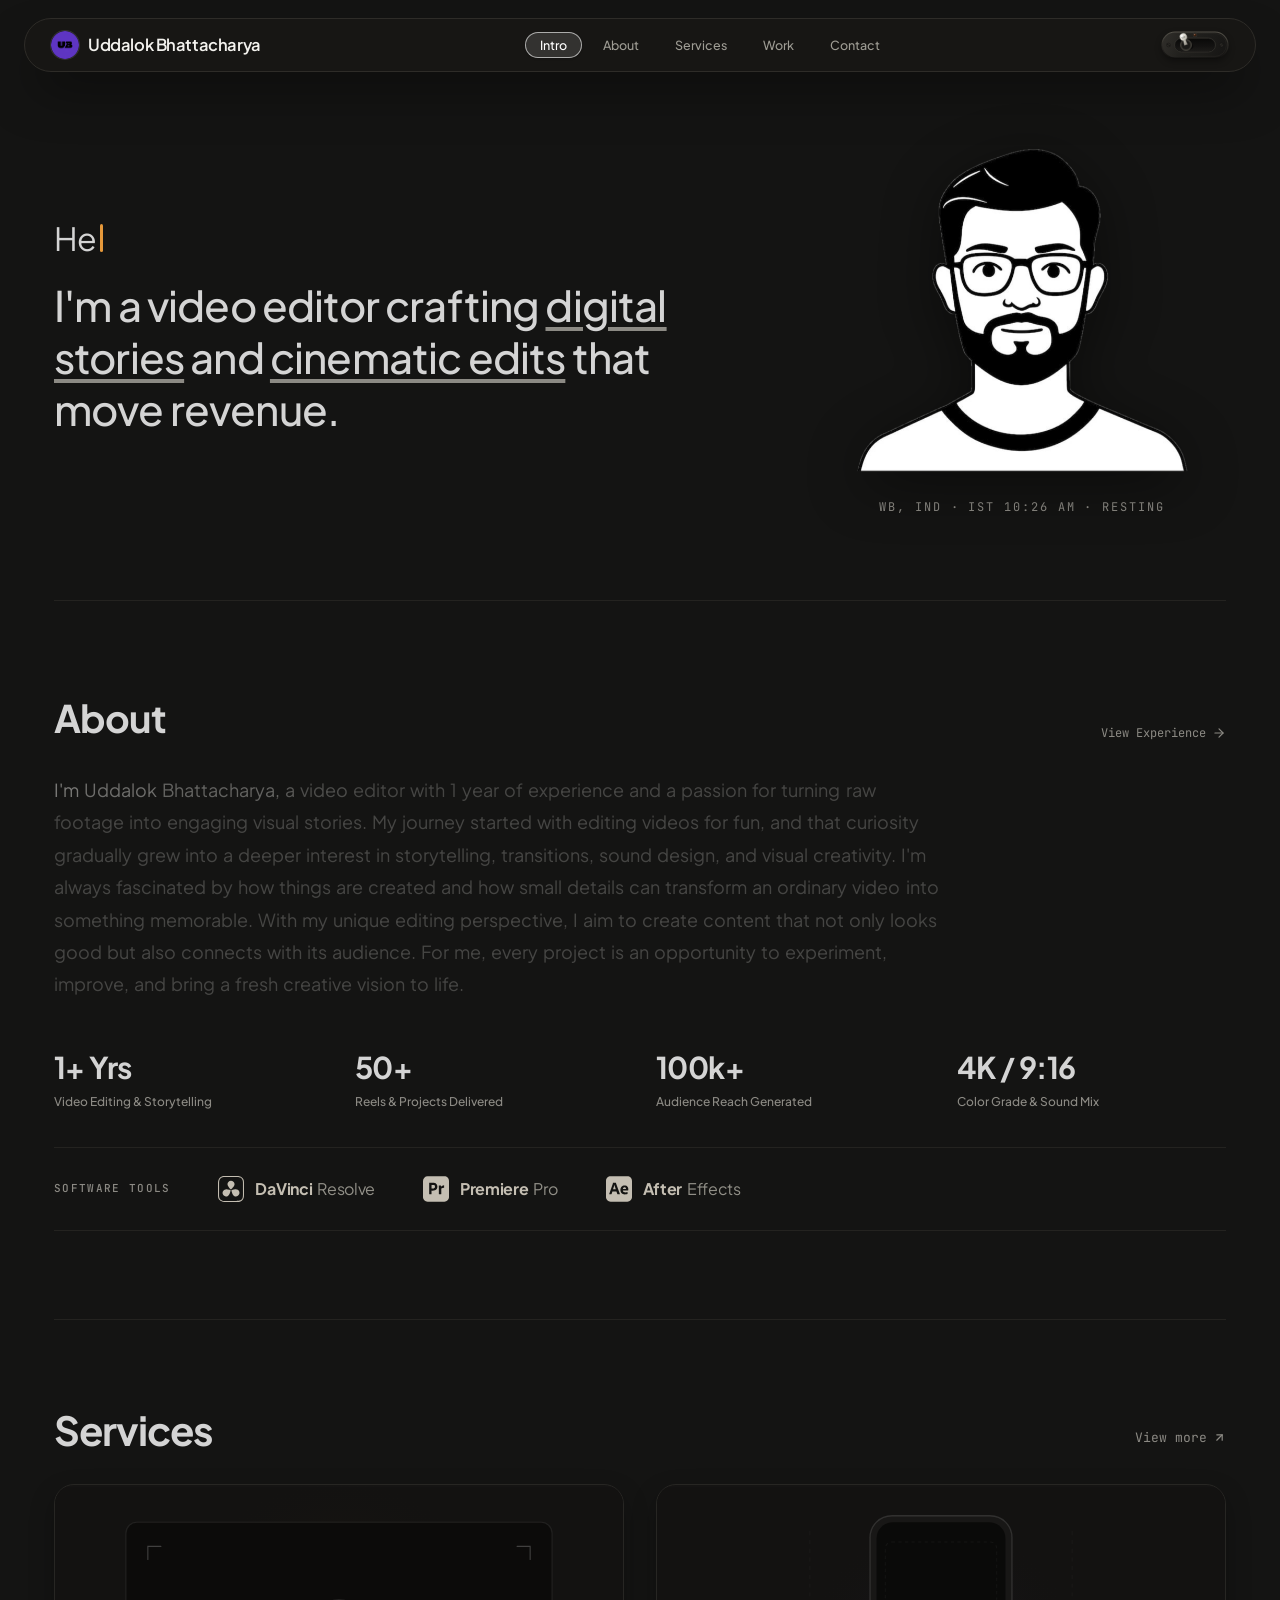
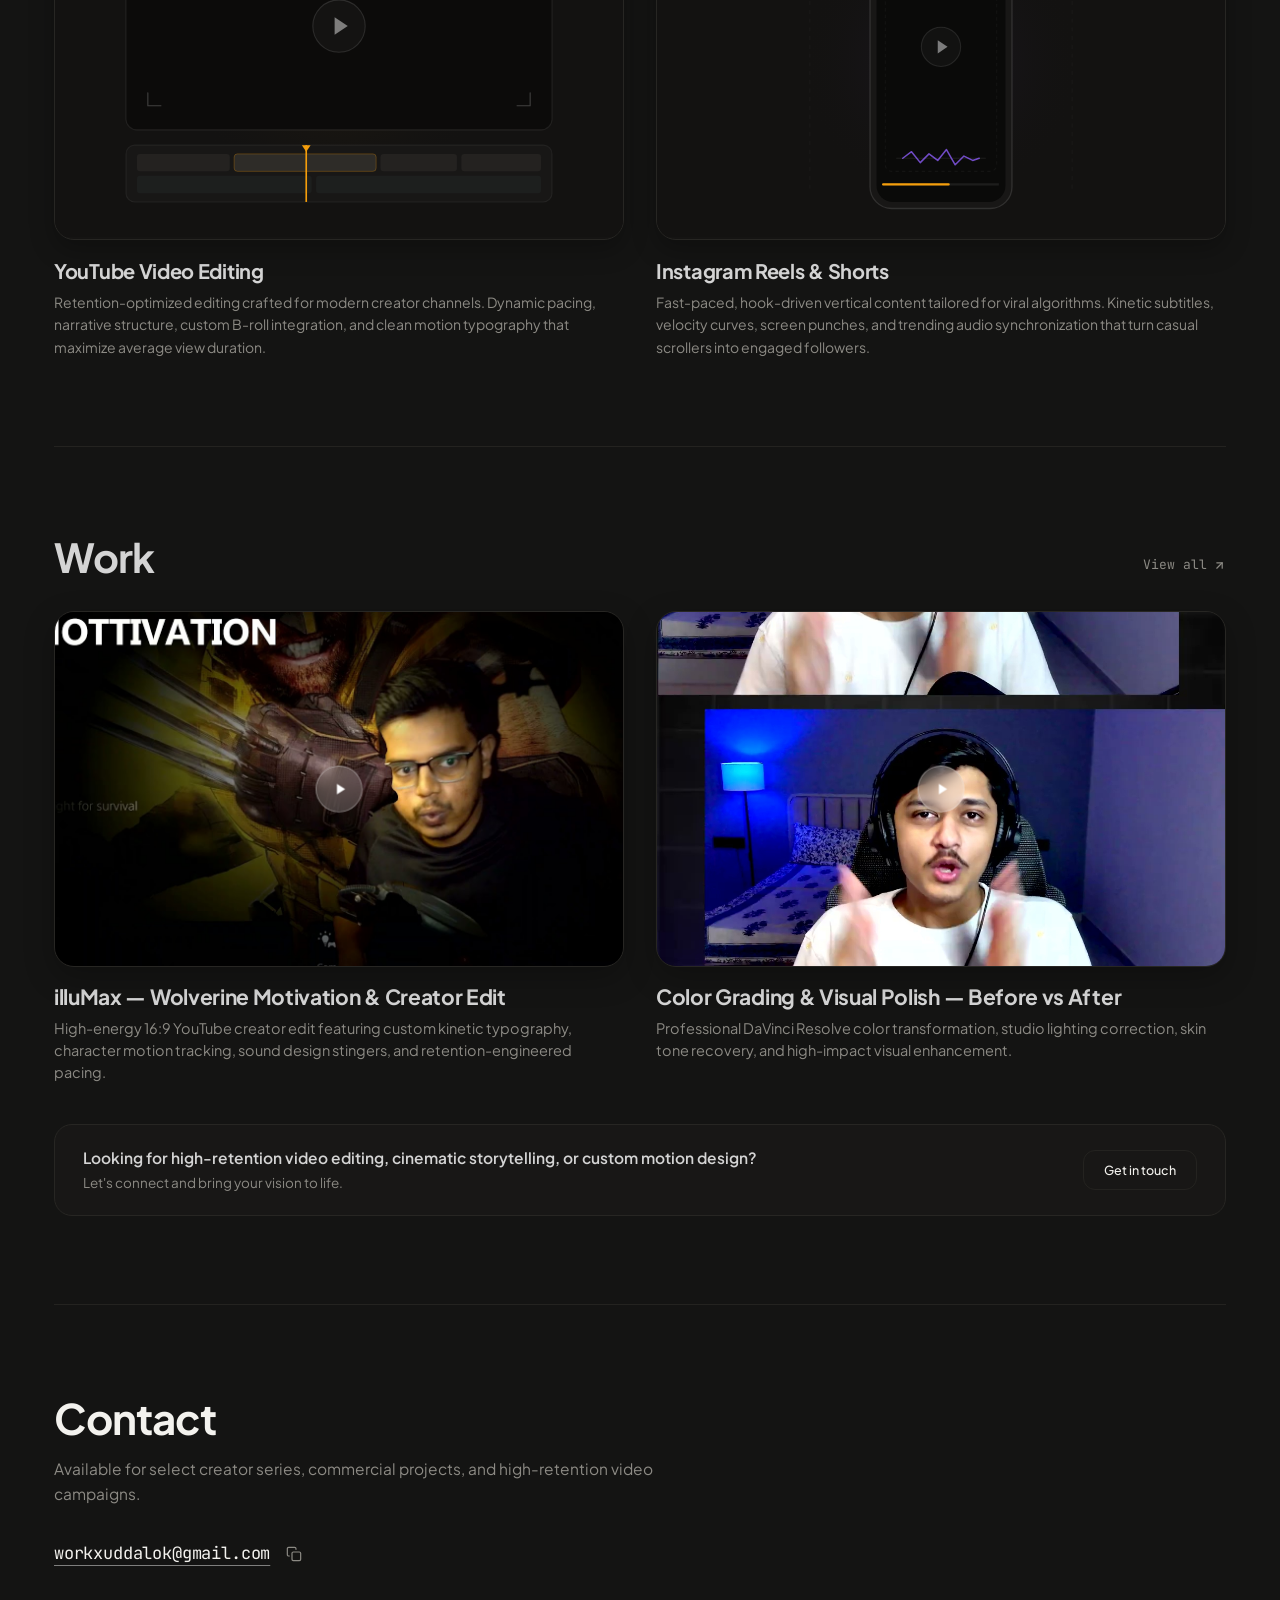
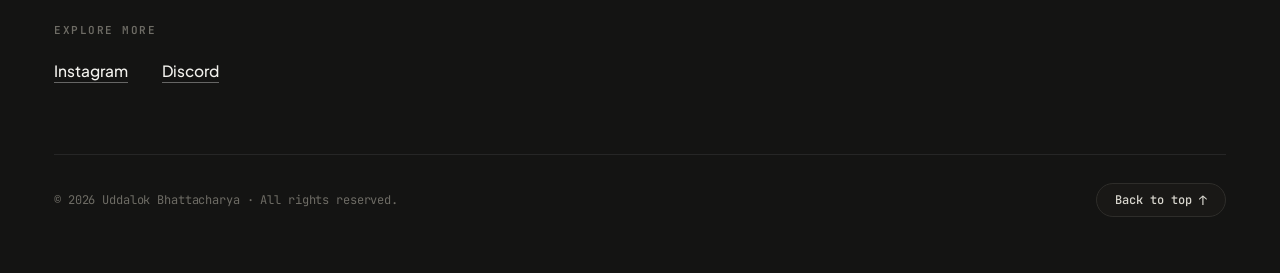
==== commit 3ecdb1f8: "fix: remove Google Drive tags and restore native HTML5 video playback with self-hosted HD videos" ====
--- a/index.html
+++ b/index.html
@@ -6,13 +6,24 @@
   <title>Uddalok Bhattacharya</title>
   <meta name="description" content="Personal portfolio of Uddalok Bhattacharya, video editor crafting digital stories and cinematic edits that move revenue.">
   
-  <!-- Favicon / Chrome Tab Logo -->
+  <!-- Favicon & Google Search SERP Icon (Google requires 48x48 or multiple) -->
   <link rel="icon" type="image/x-icon" href="/favicon.ico">
-  <link rel="icon" type="image/png" sizes="32x32" href="assets/images/favicon-32x32.png">
-  <link rel="icon" type="image/png" sizes="16x16" href="assets/images/favicon-16x16.png">
-  <link rel="apple-touch-icon" sizes="180x180" href="assets/images/apple-touch-icon.png">
-  <link rel="manifest" href="site.webmanifest">
+  <link rel="shortcut icon" href="/favicon.ico">
+  <link rel="icon" type="image/png" sizes="48x48" href="/assets/images/favicon-48x48.png">
+  <link rel="icon" type="image/png" sizes="96x96" href="/assets/images/favicon-96x96.png">
+  <link rel="icon" type="image/png" sizes="192x192" href="/assets/images/favicon-192x192.png">
+  <link rel="icon" type="image/png" sizes="32x32" href="/assets/images/favicon-32x32.png">
+  <link rel="icon" type="image/png" sizes="16x16" href="/assets/images/favicon-16x16.png">
+  <link rel="apple-touch-icon" sizes="180x180" href="/assets/images/apple-touch-icon.png">
+  <link rel="manifest" href="/site.webmanifest">
   <meta name="theme-color" content="#0d0c0c">
+
+  <!-- Open Graph & Social Sharing -->
+  <meta property="og:type" content="website">
+  <meta property="og:title" content="Uddalok Bhattacharya — Video Editor">
+  <meta property="og:description" content="Video editor crafting digital stories and cinematic edits that move revenue.">
+  <meta property="og:image" content="/assets/images/android-chrome-512x512.png">
+  <meta property="og:url" content="https://www.uddalokbhattacharya.com/">
 
   <!-- Typography: Plus Jakarta Sans & JetBrains Mono matching reference -->
   <link rel="preconnect" href="https://fonts.googleapis.com">
@@ -483,17 +494,20 @@
         <article 
           class="work-feature-card" 
           data-type="videos"
-          data-video-src="https://cdn.videotourl.net/videos/41e1b2f5-99df-413c-874e-3e2107038fc5.mp4"
+          data-video-src="assets/videos/work_illumax.mp4"
           tabindex="0"
           role="button"
           aria-label="View project: illuMax — Wolverine Motivation & Creator Edit"
         >
           <div class="work-feature-media-wrap">
             <video 
-              src="https://cdn.videotourl.net/videos/41e1b2f5-99df-413c-874e-3e2107038fc5.mp4" 
-              poster="assets/images/work_illumax.jpg"
-              loop muted playsinline preload="metadata" 
-              class="project-preview-video"
+              src="assets/videos/work_illumax.mp4" 
+              poster="assets/images/work_illumax.jpg" 
+              muted 
+              loop 
+              playsinline 
+              preload="metadata"
+              class="project-preview-img"
             ></video>
             <div class="project-play-hover-btn">
               <svg viewBox="0 0 24 24"><path d="M8 5v14l11-7z"/></svg>
@@ -512,17 +526,20 @@
         <article 
           class="work-feature-card" 
           data-type="shorts"
-          data-video-src="https://cdn.videotourl.net/videos/48e965f0-56ac-4ee9-a658-adea149fd64b.mp4"
+          data-video-src="assets/videos/work_pf.mp4"
           tabindex="0"
           role="button"
           aria-label="View project: Color Grading & Visual Polish — Before vs After"
         >
           <div class="work-feature-media-wrap">
             <video 
-              src="https://cdn.videotourl.net/videos/48e965f0-56ac-4ee9-a658-adea149fd64b.mp4" 
-              poster="assets/images/work_pf.jpg"
-              loop muted playsinline preload="metadata" 
-              class="project-preview-video"
+              src="assets/videos/work_pf.mp4" 
+              poster="assets/images/work_pf.jpg" 
+              muted 
+              loop 
+              playsinline 
+              preload="metadata"
+              class="project-preview-img"
             ></video>
             <div class="project-play-hover-btn">
               <svg viewBox="0 0 24 24"><path d="M8 5v14l11-7z"/></svg>
@@ -600,13 +617,6 @@
     <div class="modal-content" id="modalContentBox">
       <button class="close-modal-btn" id="closeModalBtn" aria-label="Close modal">✕</button>
       <video id="modalVideoPlayer" controls playsinline class="modal-video-player" style="display: none;"></video>
-      <iframe id="modalIframePlayer" class="modal-iframe-player" src="" allow="autoplay; fullscreen" allowfullscreen style="display: none;"></iframe>
-      <div class="modal-footer-bar" id="modalFooterBar">
-        <a id="modalDriveLink" href="#" target="_blank" rel="noopener noreferrer" class="modal-drive-action-btn">
-          <span>Watch Original on Google Drive</span>
-          <svg width="14" height="14" viewBox="0 0 24 24" fill="none" stroke="currentColor" stroke-width="2.5"><polyline points="7 7 17 7 17 17"/><line x1="17" y1="7" x2="7" y2="17"/></svg>
-        </a>
-      </div>
     </div>
   </div>
 
--- a/css/style.css
+++ b/css/style.css
@@ -1431,42 +1431,7 @@
   background: #000;
 }
 
-.modal-footer-bar {
-  position: absolute;
-  bottom: 0;
-  left: 0;
-  right: 0;
-  padding: 12px 16px;
-  background: linear-gradient(180deg, transparent 0%, rgba(0, 0, 0, 0.85) 100%);
-  display: none;
-  justify-content: flex-end;
-  align-items: center;
-  z-index: 10;
-  pointer-events: none;
-}
-
-.modal-drive-action-btn {
-  pointer-events: auto;
-  display: inline-flex;
-  align-items: center;
-  gap: 8px;
-  font-family: var(--font-mono);
-  font-size: 11.5px;
-  font-weight: 500;
-  color: #FFFFFF;
-  background: rgba(20, 20, 20, 0.75);
-  backdrop-filter: blur(10px);
-  border: 1px solid rgba(255, 255, 255, 0.25);
-  border-radius: 9999px;
-  padding: 6px 14px;
-  text-decoration: none;
-  transition: background 0.2s, border-color 0.2s, color 0.2s;
-}
-
-.modal-drive-action-btn:hover {
-  background: #FFFFFF;
-  color: #141413;
-}
+
 
 .close-modal-btn {
   position: absolute;
@@ -2187,40 +2152,12 @@
   transition: transform 0.4s cubic-bezier(0.16, 1, 0.3, 1);
 }
 
+.work-feature-card:hover .project-preview-img,
 .work-project-item:hover .project-preview-img {
   transform: scale(1.04);
 }
 
-.work-drive-badge-wrap {
-  display: flex;
-  margin-bottom: 16px;
-}
-
-.drive-folder-capsule {
-  display: inline-flex;
-  align-items: center;
-  gap: 8px;
-  font-family: var(--font-mono);
-  font-size: 12px;
-  font-weight: 500;
-  padding: 7px 16px;
-  border-radius: 9999px;
-  background: rgba(255, 255, 255, 0.05);
-  border: 1px solid var(--border-card);
-  color: var(--text-headline);
-  text-decoration: none;
-  transition: background 0.25s, border-color 0.25s, transform 0.25s;
-}
-
-.drive-folder-capsule:hover {
-  background: rgba(255, 255, 255, 0.1);
-  border-color: var(--accent-amber);
-  transform: translateY(-2px);
-}
-
-[data-theme="purple"] .drive-folder-capsule:hover {
-  border-color: #C084FC;
-}
+
 
 .project-badge-top-left {
   position: absolute;
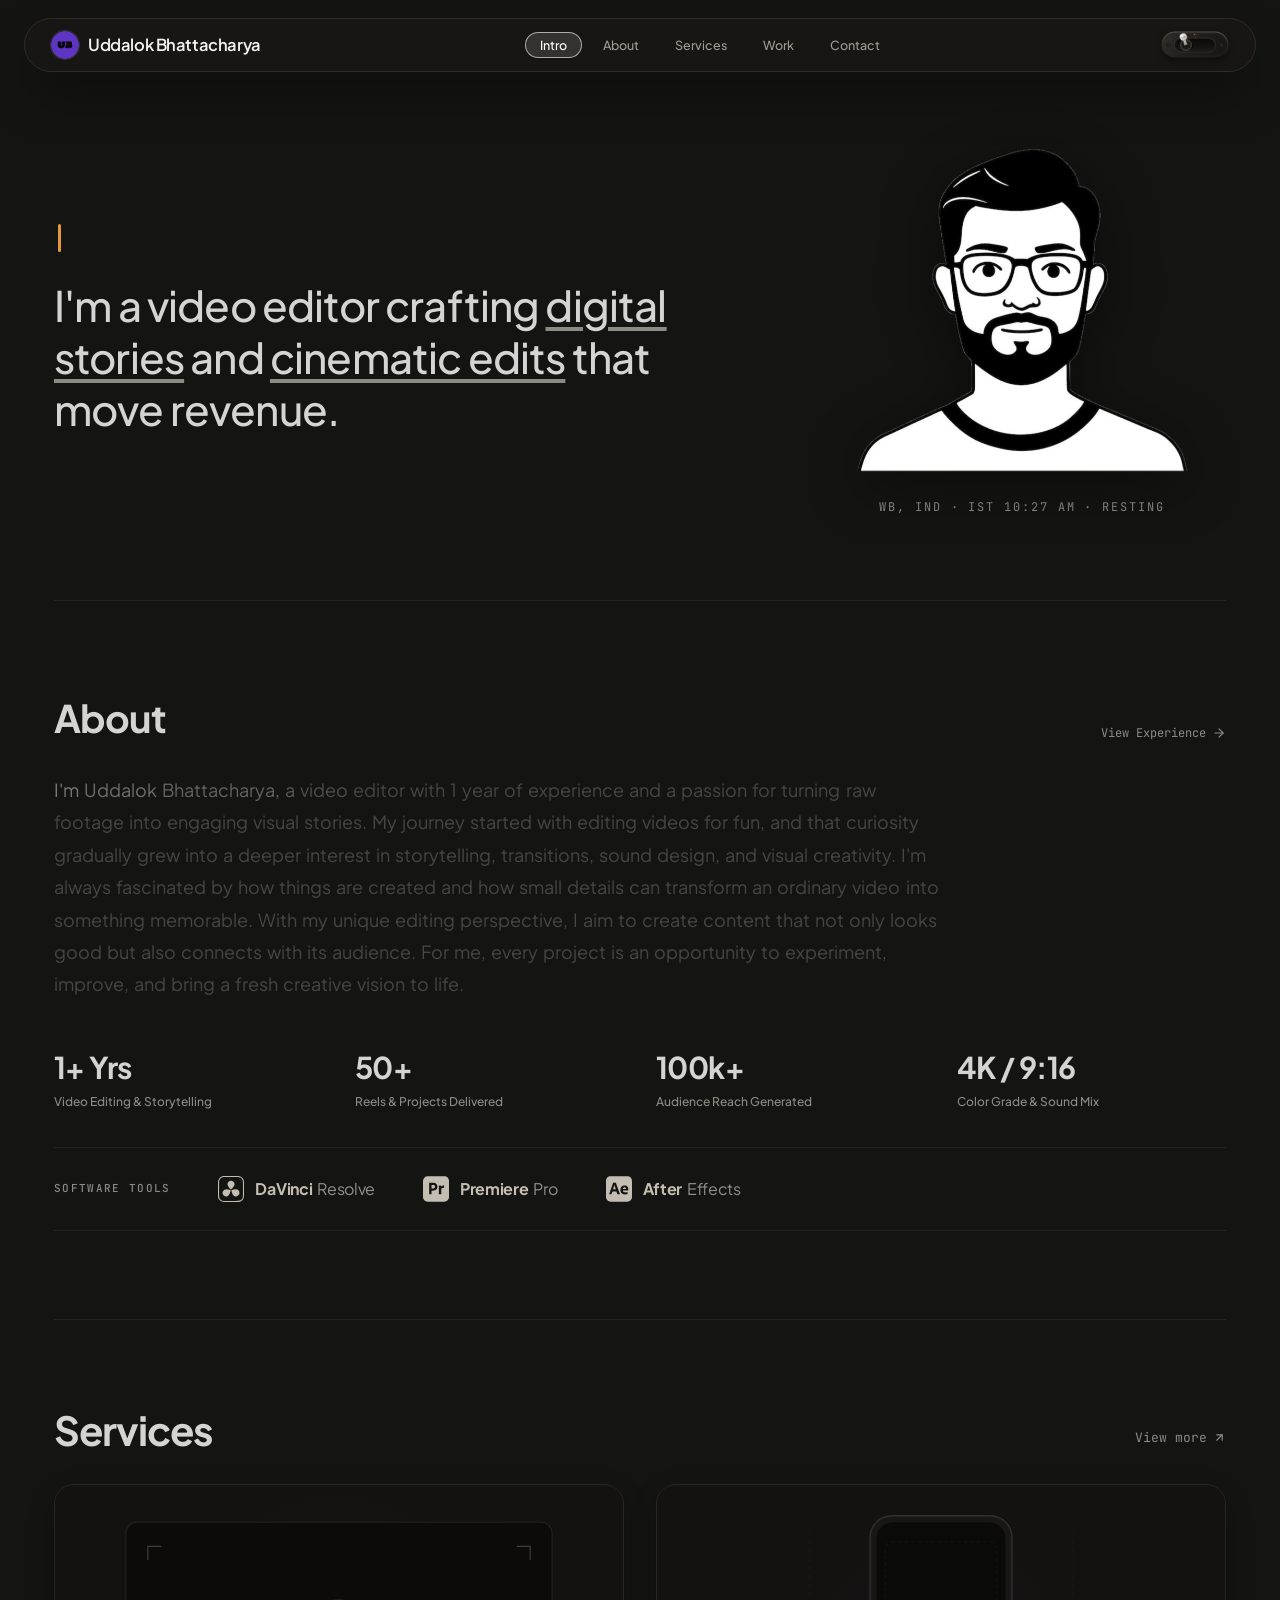
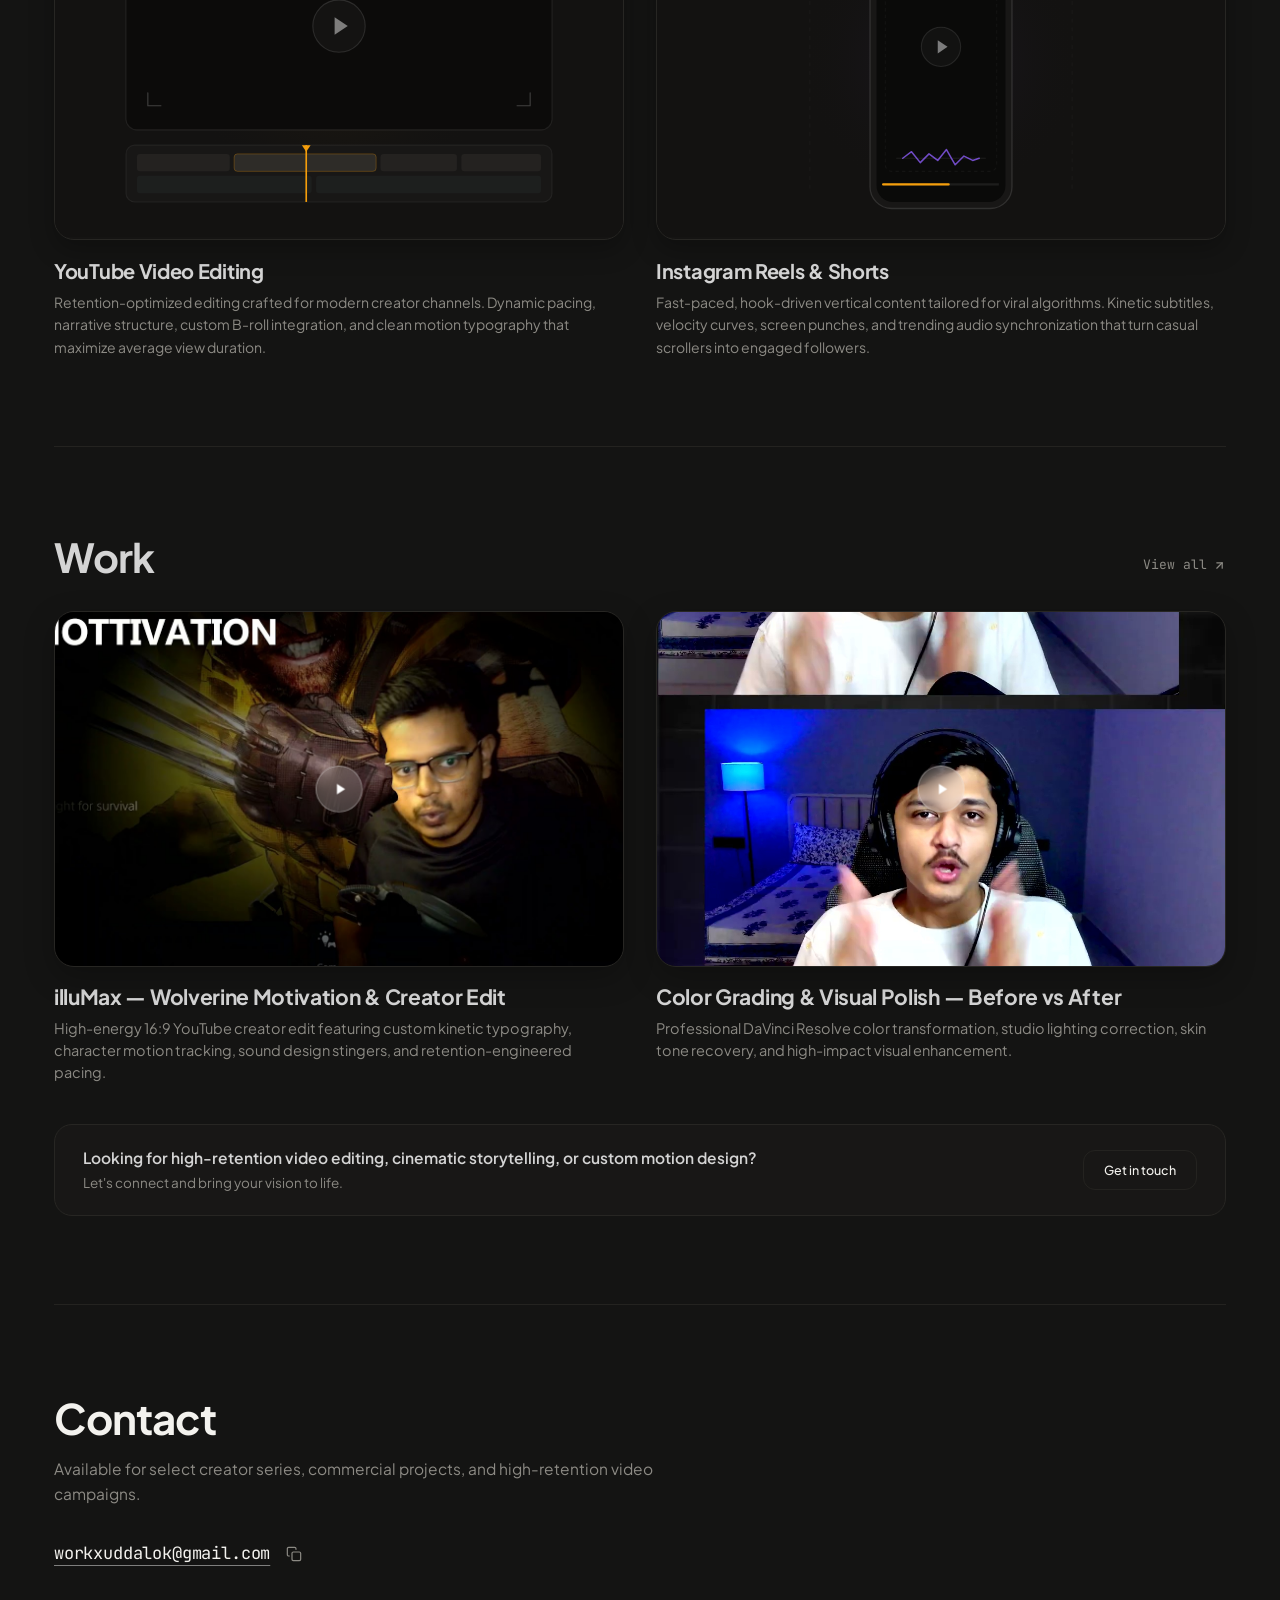
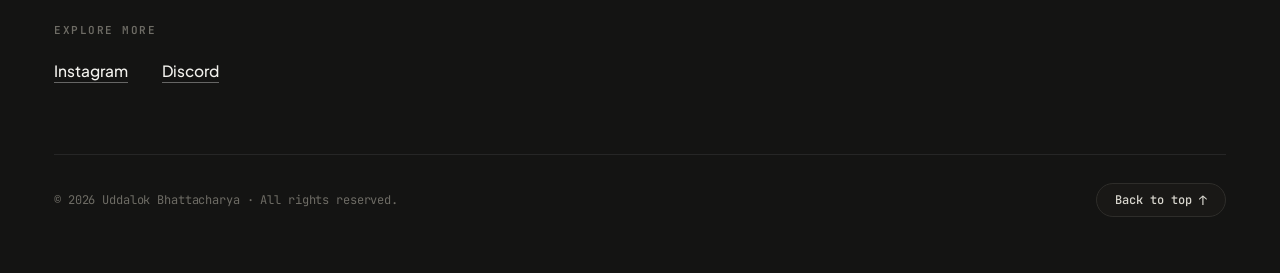
==== commit 291dc965: "feat: add root /favicon.png at 512x512 and 48x48+ with robots.txt allow rules for Google Search" ====
--- a/index.html
+++ b/index.html
@@ -7,9 +7,10 @@
   <meta name="description" content="Personal portfolio of Uddalok Bhattacharya, video editor crafting digital stories and cinematic edits that move revenue.">
   
   <!-- Favicon & Google Search SERP Icon (Google requires 48x48 or multiple) -->
+  <link rel="icon" href="/favicon.png" type="image/png" sizes="48x48">
+  <link rel="icon" href="/favicon-48x48.png" type="image/png" sizes="48x48">
   <link rel="icon" type="image/x-icon" href="/favicon.ico">
   <link rel="shortcut icon" href="/favicon.ico">
-  <link rel="icon" type="image/png" sizes="48x48" href="/assets/images/favicon-48x48.png">
   <link rel="icon" type="image/png" sizes="96x96" href="/assets/images/favicon-96x96.png">
   <link rel="icon" type="image/png" sizes="192x192" href="/assets/images/favicon-192x192.png">
   <link rel="icon" type="image/png" sizes="32x32" href="/assets/images/favicon-32x32.png">
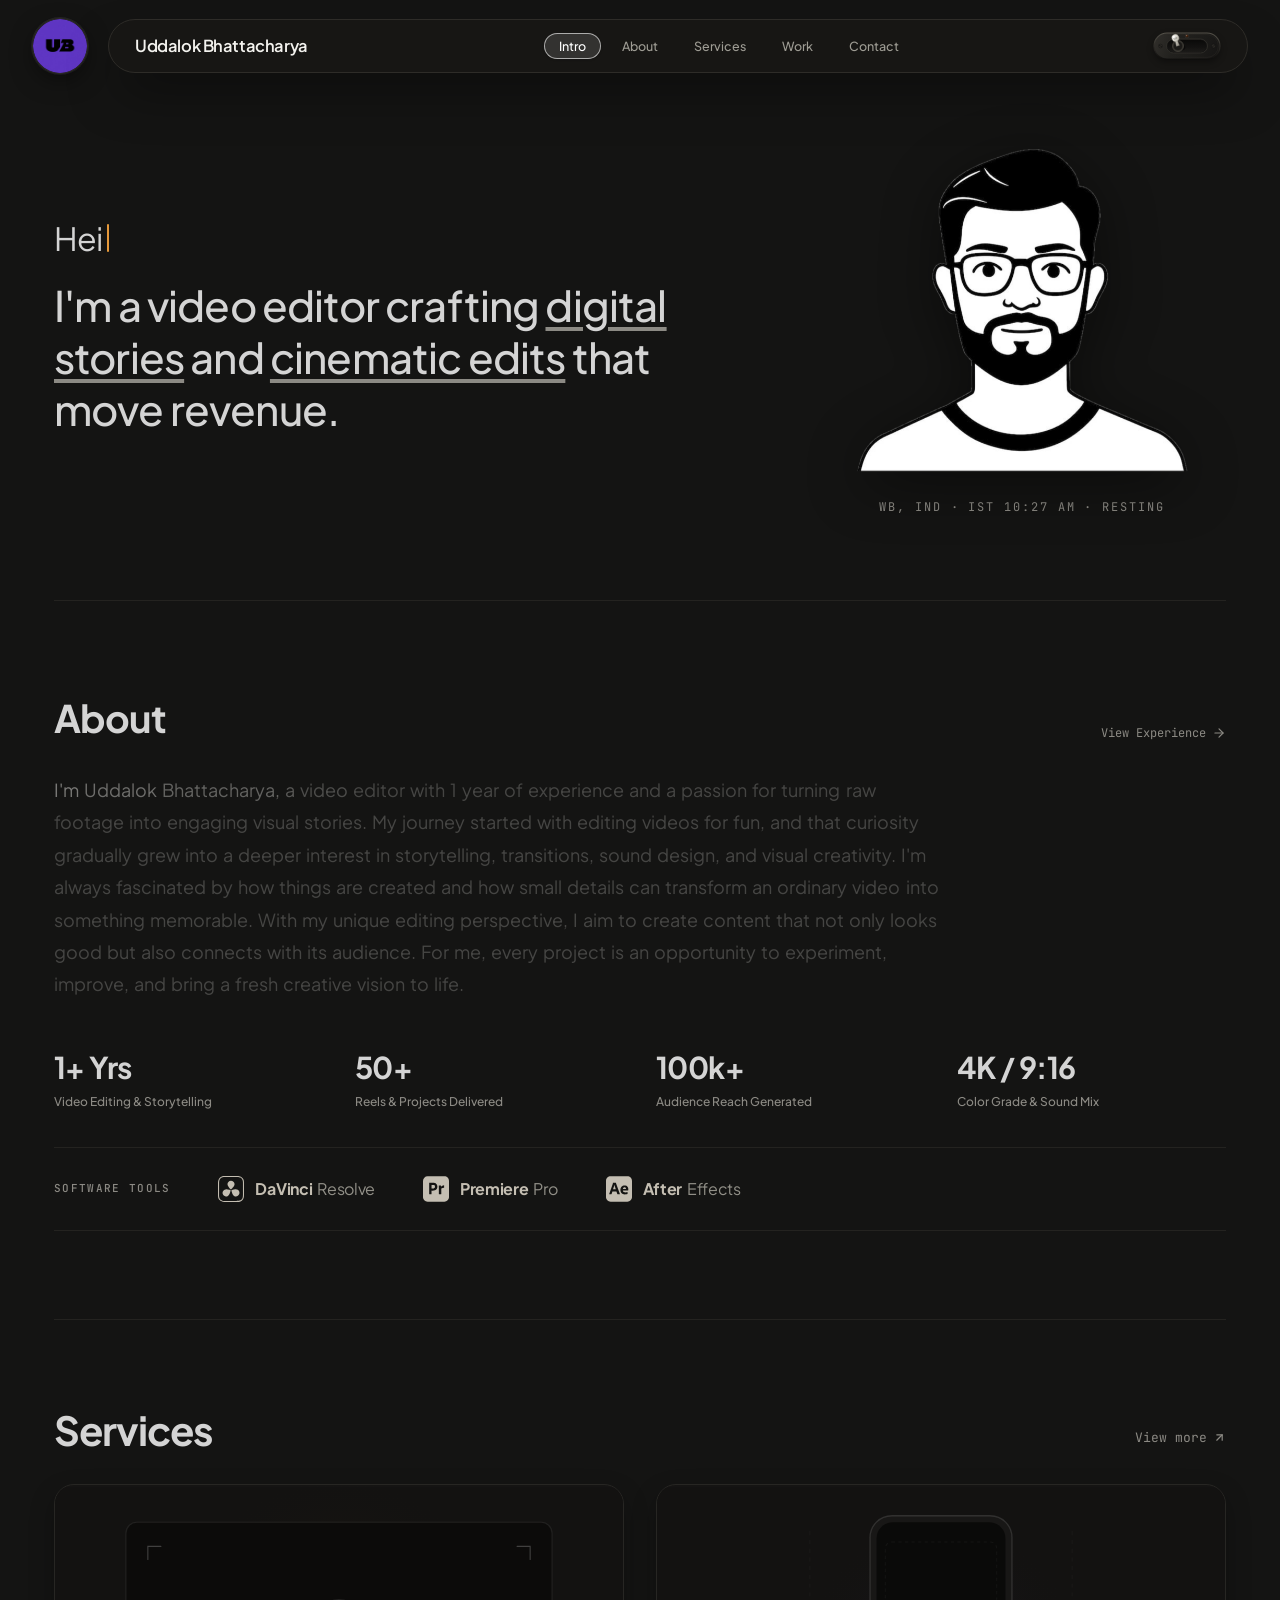
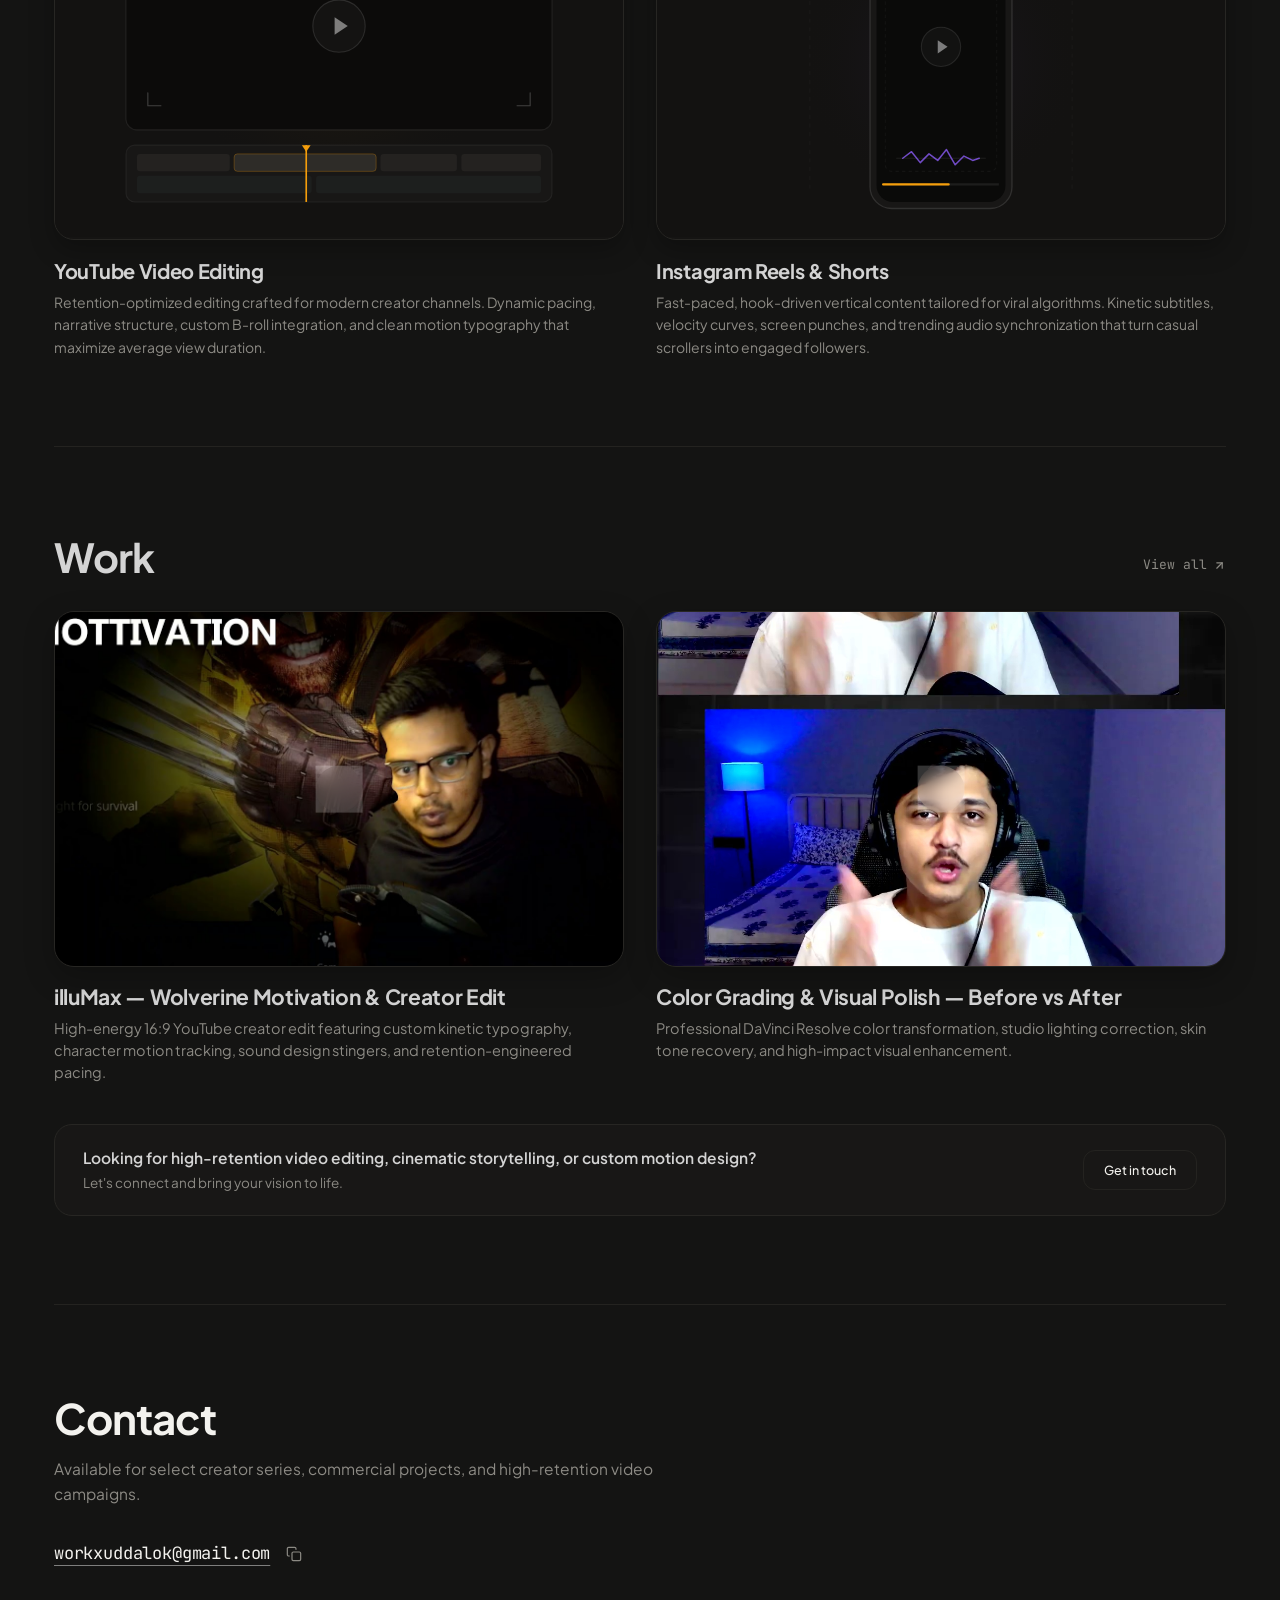
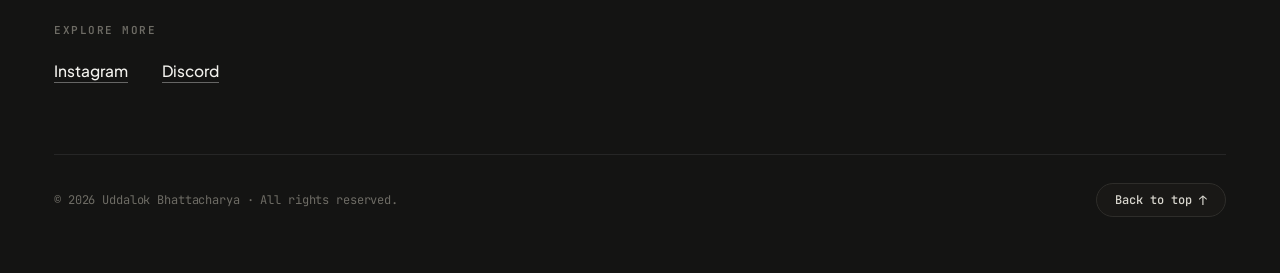
==== commit 48adaa0d: "feat: move circular logo outside header capsule to left at 56px matching ss-events" ====
--- a/index.html
+++ b/index.html
@@ -6,15 +6,11 @@
   <title>Uddalok Bhattacharya</title>
   <meta name="description" content="Personal portfolio of Uddalok Bhattacharya, video editor crafting digital stories and cinematic edits that move revenue.">
   
-  <!-- Favicon & Google Search SERP Icon (Google requires 48x48 or multiple) -->
-  <link rel="icon" href="/favicon.png" type="image/png" sizes="48x48">
-  <link rel="icon" href="/favicon-48x48.png" type="image/png" sizes="48x48">
-  <link rel="icon" type="image/x-icon" href="/favicon.ico">
+  <!-- Favicon & Google Search SERP Icon -->
+  <link rel="icon" href="/favicon.png" type="image/png">
+  <link rel="icon" href="/favicon.ico" sizes="any">
   <link rel="shortcut icon" href="/favicon.ico">
-  <link rel="icon" type="image/png" sizes="96x96" href="/assets/images/favicon-96x96.png">
   <link rel="icon" type="image/png" sizes="192x192" href="/assets/images/favicon-192x192.png">
-  <link rel="icon" type="image/png" sizes="32x32" href="/assets/images/favicon-32x32.png">
-  <link rel="icon" type="image/png" sizes="16x16" href="/assets/images/favicon-16x16.png">
   <link rel="apple-touch-icon" sizes="180x180" href="/assets/images/apple-touch-icon.png">
   <link rel="manifest" href="/site.webmanifest">
   <meta name="theme-color" content="#0d0c0c">
@@ -32,22 +28,32 @@
   <link href="https://fonts.googleapis.com/css2?family=JetBrains+Mono:wght@400;500;600&family=Plus+Jakarta+Sans:ital,wght@0,300..800;1,300..800&display=swap" rel="stylesheet">
 
   <!-- Main Stylesheet -->
-  <link rel="stylesheet" href="css/style.css?v=11">
+  <link rel="stylesheet" href="css/style.css?v=12">
 </head>
 <body>
 
   <!-- Ambient Top Glow -->
   <div class="ambient-glow" aria-hidden="true"></div>
 
-  <!-- FIXED HEADER CAPSULE (Strictly matching media_1792084312946.png) -->
+  <!-- FIXED HEADER (Standalone Circular Logo Left + Nav Capsule) -->
   <header class="header-fixed-wrap">
-    <div id="main-nav-capsule" class="main-nav-capsule">
+    <div class="header-outer-container">
       
-      <!-- Brand Name Left with Circular Logo -->
-      <a id="nav-logo-link" href="#hero" class="nav-logo-link" aria-label="Uddalok Bhattacharya Home">
-        <img src="assets/images/logo-circle.png" alt="UB" class="nav-brand-logo">
-        <span class="nav-brand-text">Uddalok Bhattacharya</span>
+      <!-- Standalone Circular Logo Left (outside capsule) -->
+      <a id="standalone-logo-link" href="#hero" class="header-standalone-logo" aria-label="Uddalok Bhattacharya Home">
+        <img src="assets/images/logo-circle.png" alt="UB" class="standalone-logo-img">
       </a>
+
+      <!-- Floating Nav Capsule -->
+      <div id="main-nav-capsule" class="main-nav-capsule">
+        
+        <!-- Brand Name -->
+        <a id="nav-logo-link" href="#hero" class="nav-logo-link" aria-label="Uddalok Bhattacharya Home">
+          <span class="nav-brand-text">
+            <span class="brand-text-full">Uddalok Bhattacharya</span>
+            <span class="brand-text-short">Uddalok</span>
+          </span>
+        </a>
 
       <!-- Center Nav Links: Intro, About, Services, Work, Contact -->
       <nav class="nav-menu" aria-label="Primary Navigation">
@@ -213,6 +219,7 @@
         </button>
       </div>
 
+    </div>
     </div>
 
     <!-- Mobile Navigation Floating Drawer -->
--- a/css/style.css
+++ b/css/style.css
@@ -159,7 +159,7 @@
 }
 
 /* --------------------------------------------------------------------------
-   HEADER CAPSULE (Matching media_1792084312946.png)
+   HEADER (Standalone Circular Logo Left + Main Nav Capsule)
    -------------------------------------------------------------------------- */
 .header-fixed-wrap {
   position: fixed;
@@ -179,6 +179,96 @@
     top: 18px;
     padding: 0 24px;
   }
+}
+
+@media (min-width: 1024px) {
+  .header-fixed-wrap {
+    padding: 0 32px;
+  }
+}
+
+/* Outer Flex Container: Holds Standalone Logo + Capsule */
+.header-outer-container {
+  width: 100%;
+  max-width: 1380px;
+  display: flex;
+  align-items: center;
+  justify-content: space-between;
+  gap: 10px;
+  pointer-events: none;
+}
+
+@media (min-width: 640px) {
+  .header-outer-container {
+    gap: 16px;
+  }
+}
+
+@media (min-width: 1024px) {
+  .header-outer-container {
+    gap: 20px;
+  }
+}
+
+/* Standalone Circular Logo on Left outside capsule */
+.header-standalone-logo {
+  pointer-events: auto;
+  display: inline-flex;
+  align-items: center;
+  justify-content: center;
+  flex-shrink: 0;
+  border-radius: 50%;
+  text-decoration: none;
+  outline: none;
+  transition: transform 0.25s cubic-bezier(0.16, 1, 0.3, 1);
+}
+
+.standalone-logo-img {
+  width: 44px;
+  height: 44px;
+  border-radius: 50%;
+  object-fit: cover;
+  display: block;
+  background-color: var(--bg-nav);
+  backdrop-filter: blur(20px);
+  -webkit-backdrop-filter: blur(20px);
+  border: 1.5px solid var(--border-nav);
+  box-shadow: 0 8px 24px -4px rgba(0, 0, 0, 0.55), 0 0 0 1px rgba(255, 255, 255, 0.08);
+  transition: transform 0.25s cubic-bezier(0.16, 1, 0.3, 1), box-shadow 0.25s ease, border-color 0.25s ease;
+}
+
+@media (min-width: 640px) {
+  .standalone-logo-img {
+    width: 50px;
+    height: 50px;
+  }
+}
+
+@media (min-width: 1024px) {
+  .standalone-logo-img {
+    width: 56px;
+    height: 56px;
+  }
+}
+
+.header-standalone-logo:hover .standalone-logo-img {
+  transform: scale(1.08);
+  box-shadow: 0 12px 30px -4px rgba(0, 0, 0, 0.65), 0 0 18px rgba(168, 85, 247, 0.45);
+  border-color: rgba(192, 132, 252, 0.7);
+}
+
+.header-standalone-logo:active .standalone-logo-img {
+  transform: scale(0.95);
+}
+
+[data-theme="purple"] .standalone-logo-img {
+  border-color: rgba(192, 132, 252, 0.4);
+  box-shadow: 0 8px 24px -4px rgba(45, 10, 80, 0.5), 0 0 0 1px rgba(192, 132, 252, 0.25);
+}
+
+[data-theme="purple"] .header-standalone-logo:hover .standalone-logo-img {
+  box-shadow: 0 12px 30px -4px rgba(45, 10, 80, 0.7), 0 0 22px rgba(192, 132, 252, 0.6);
+  border-color: #E9D5FF;
 }
 
 .main-nav-capsule {
@@ -194,7 +284,8 @@
   border-radius: 9999px;
   padding: 6px 12px;
   box-shadow: 0 25px 50px -12px rgba(0, 0, 0, 0.5);
-  width: 100%;
+  flex: 1 1 auto;
+  min-width: 0;
   max-width: 1260px; /* Expanded header capsule matching wider interface */
   transition: var(--transition-theme);
 }
@@ -220,7 +311,8 @@
   gap: 9px;
   cursor: pointer;
   padding-left: 2px;
-  flex-shrink: 0;
+  flex-shrink: 1;
+  min-width: 0;
   outline: none;
   text-decoration: none;
 }
@@ -263,6 +355,23 @@
   letter-spacing: -0.025em;
   white-space: nowrap;
   transition: opacity 0.2s ease, color 0.2s ease;
+}
+
+.brand-text-short {
+  display: inline;
+}
+
+.brand-text-full {
+  display: none;
+}
+
+@media (min-width: 520px) {
+  .brand-text-short {
+    display: none;
+  }
+  .brand-text-full {
+    display: inline;
+  }
 }
 
 @media (min-width: 480px) {
@@ -514,11 +623,18 @@
 }
 
 .vintage-switch-svg {
-  width: 64px;
-  height: 26px;
+  width: 58px;
+  height: 24px;
   overflow: visible;
   filter: drop-shadow(0 3px 3px rgba(0, 0, 0, 0.35));
   display: block;
+}
+
+@media (min-width: 400px) {
+  .vintage-switch-svg {
+    width: 64px;
+    height: 26px;
+  }
 }
 
 @media (min-width: 640px) {
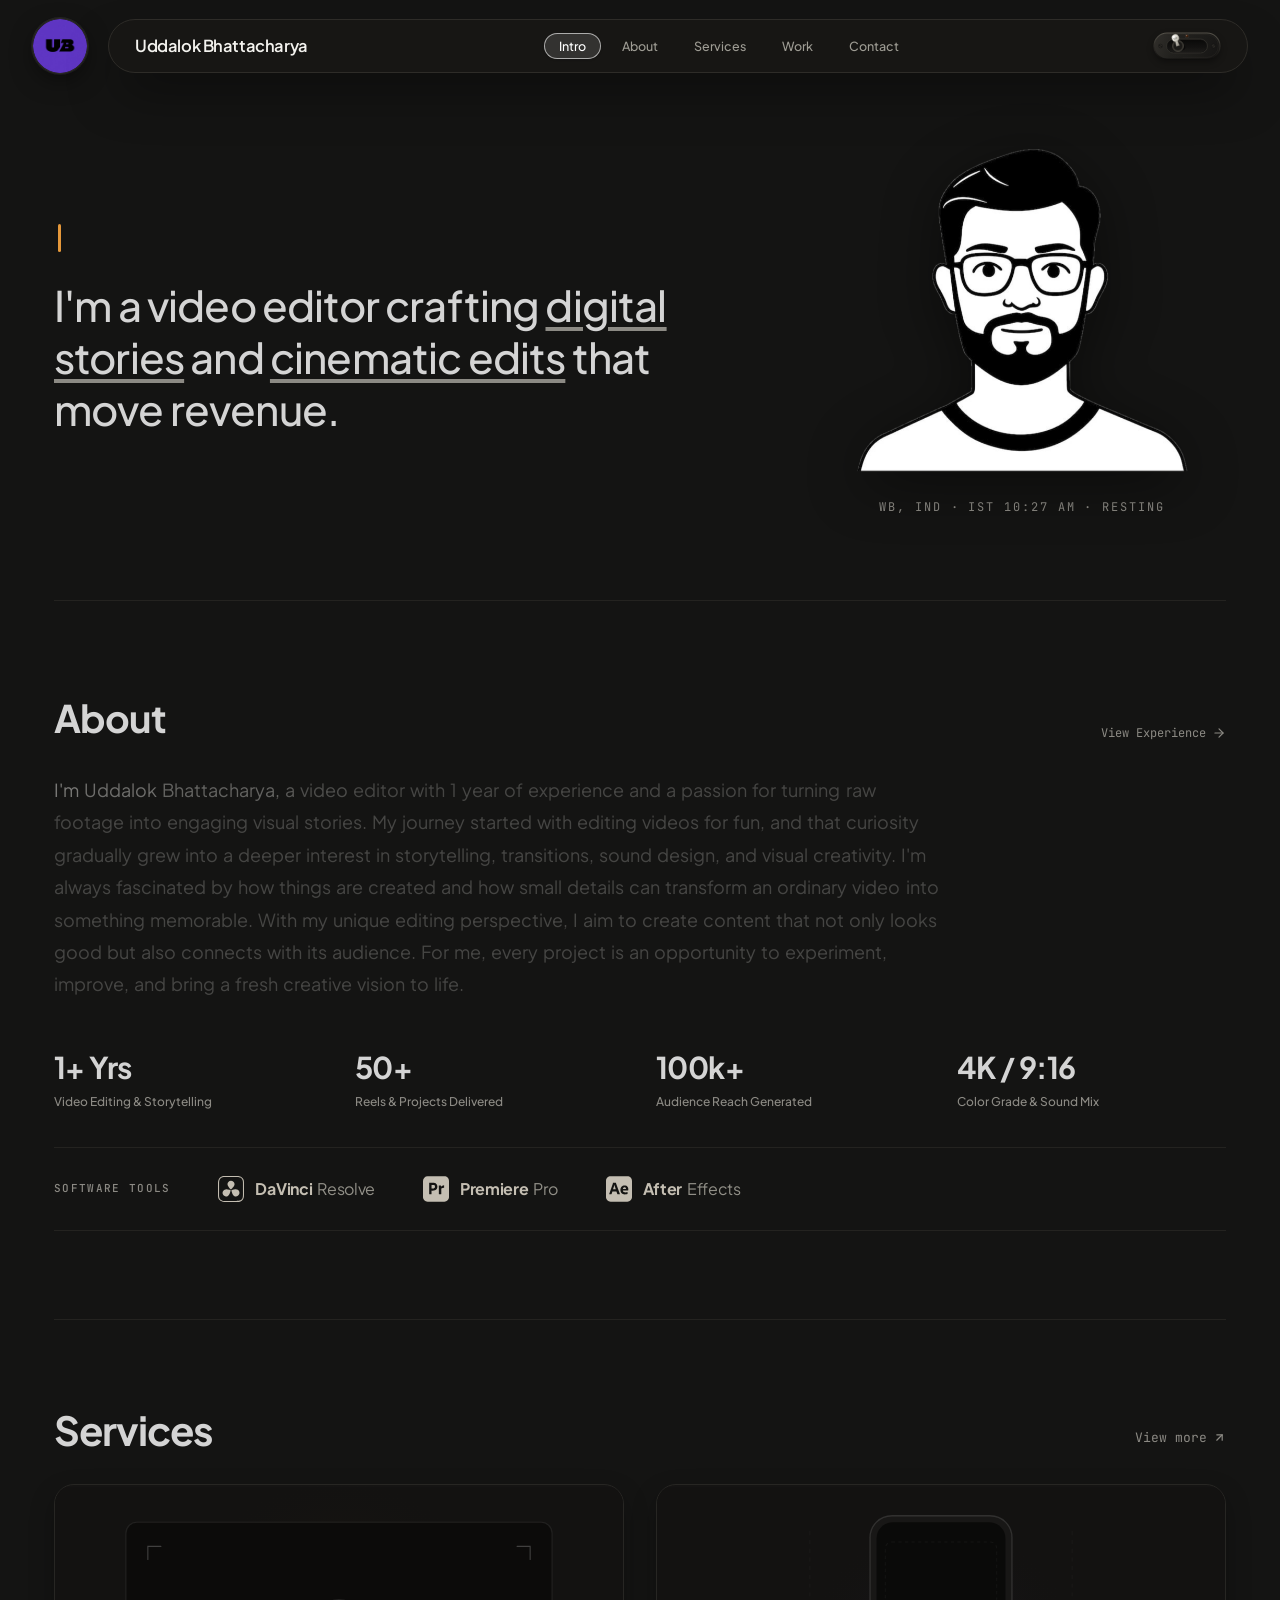
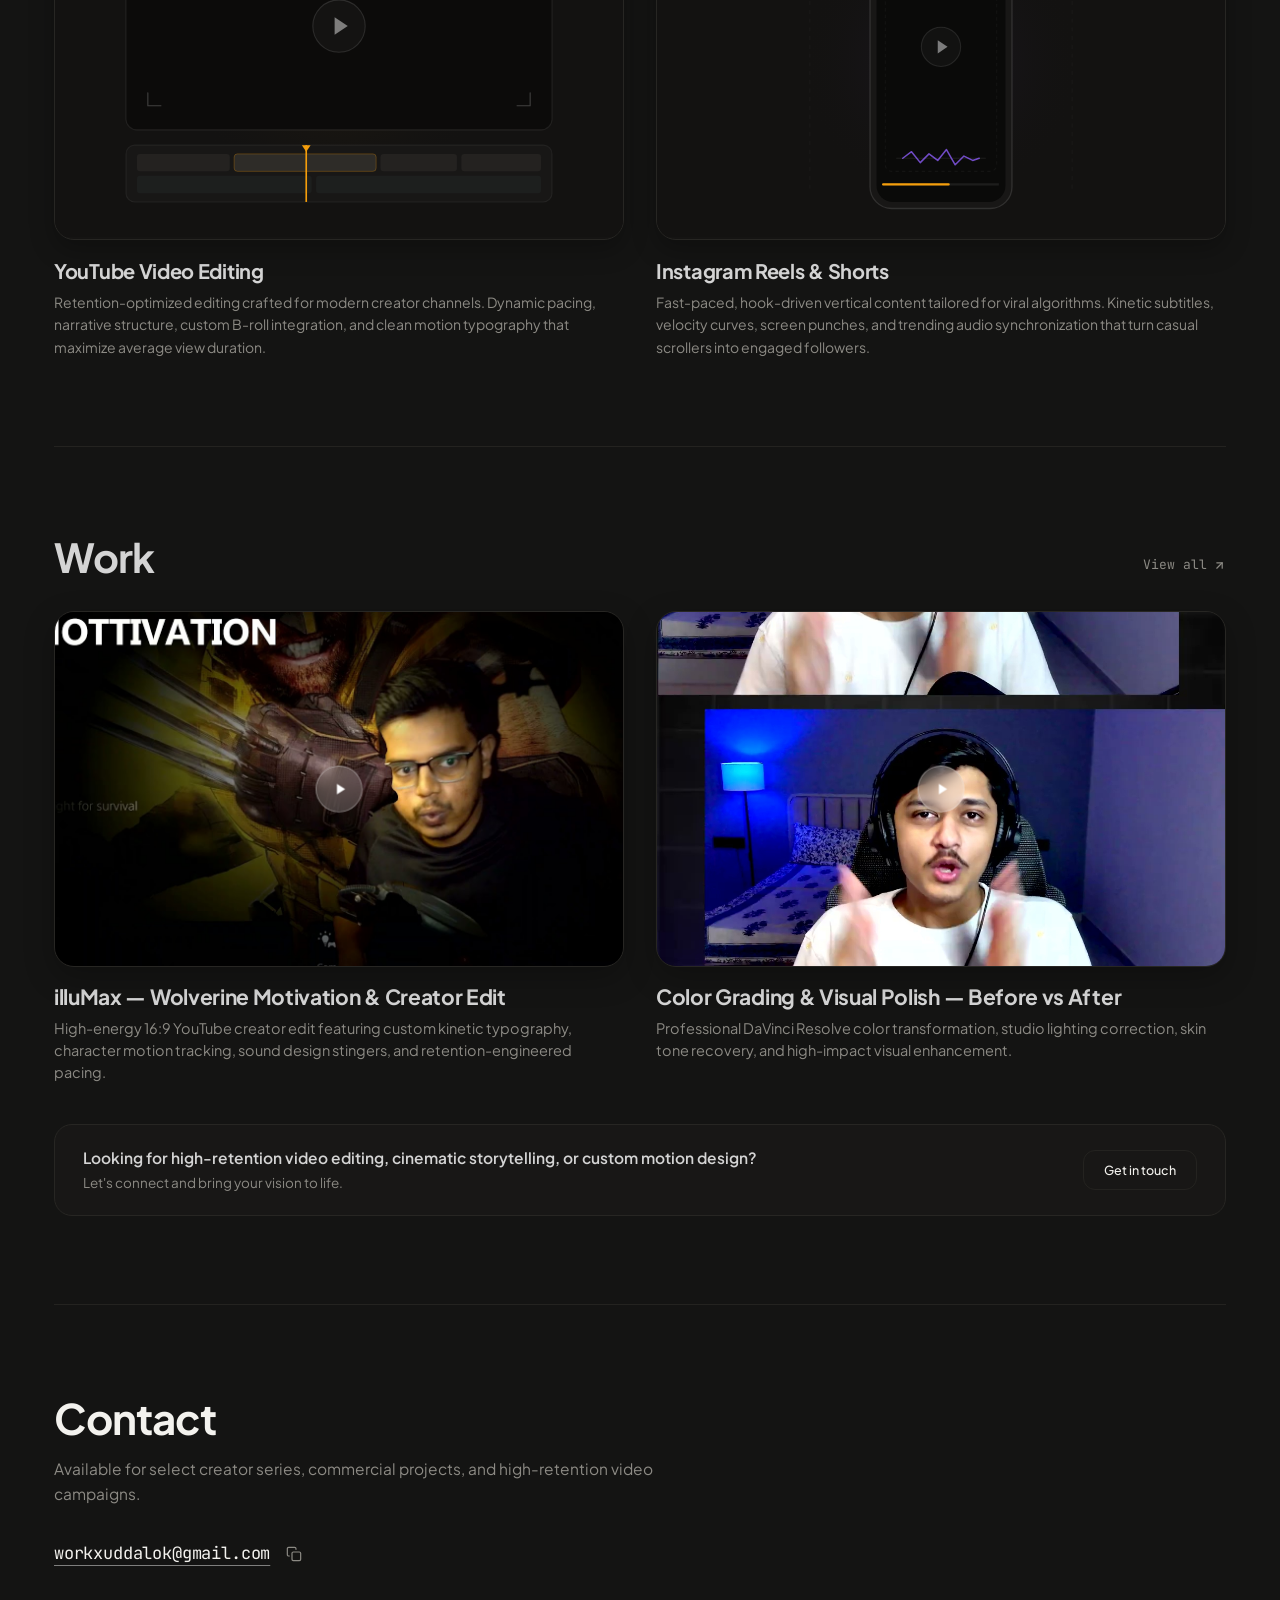
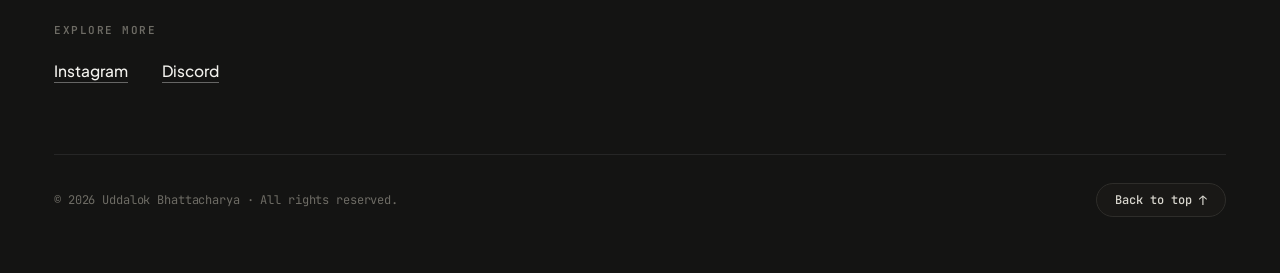
==== commit cbf10058: "fix: replace assets/avatar.svg with square 512x512 UB logo and streamline favicon.ico for Google SER" ====
--- a/index.html
+++ b/index.html
@@ -6,11 +6,11 @@
   <title>Uddalok Bhattacharya</title>
   <meta name="description" content="Personal portfolio of Uddalok Bhattacharya, video editor crafting digital stories and cinematic edits that move revenue.">
   
-  <!-- Favicon & Google Search SERP Icon -->
-  <link rel="icon" href="/favicon.png" type="image/png">
-  <link rel="icon" href="/favicon.ico" sizes="any">
-  <link rel="shortcut icon" href="/favicon.ico">
-  <link rel="icon" type="image/png" sizes="192x192" href="/assets/images/favicon-192x192.png">
+  <!-- Favicon & Google Search SERP Icon (Matching ss-events & Google Search Central Guidelines) -->
+  <link rel="icon" href="/favicon.ico" type="image/x-icon">
+  <link rel="shortcut icon" href="/favicon.ico" type="image/x-icon">
+  <link rel="icon" href="/favicon.png" type="image/png" sizes="48x48">
+  <link rel="icon" type="image/svg+xml" href="/assets/avatar.svg">
   <link rel="apple-touch-icon" sizes="180x180" href="/assets/images/apple-touch-icon.png">
   <link rel="manifest" href="/site.webmanifest">
   <meta name="theme-color" content="#0d0c0c">
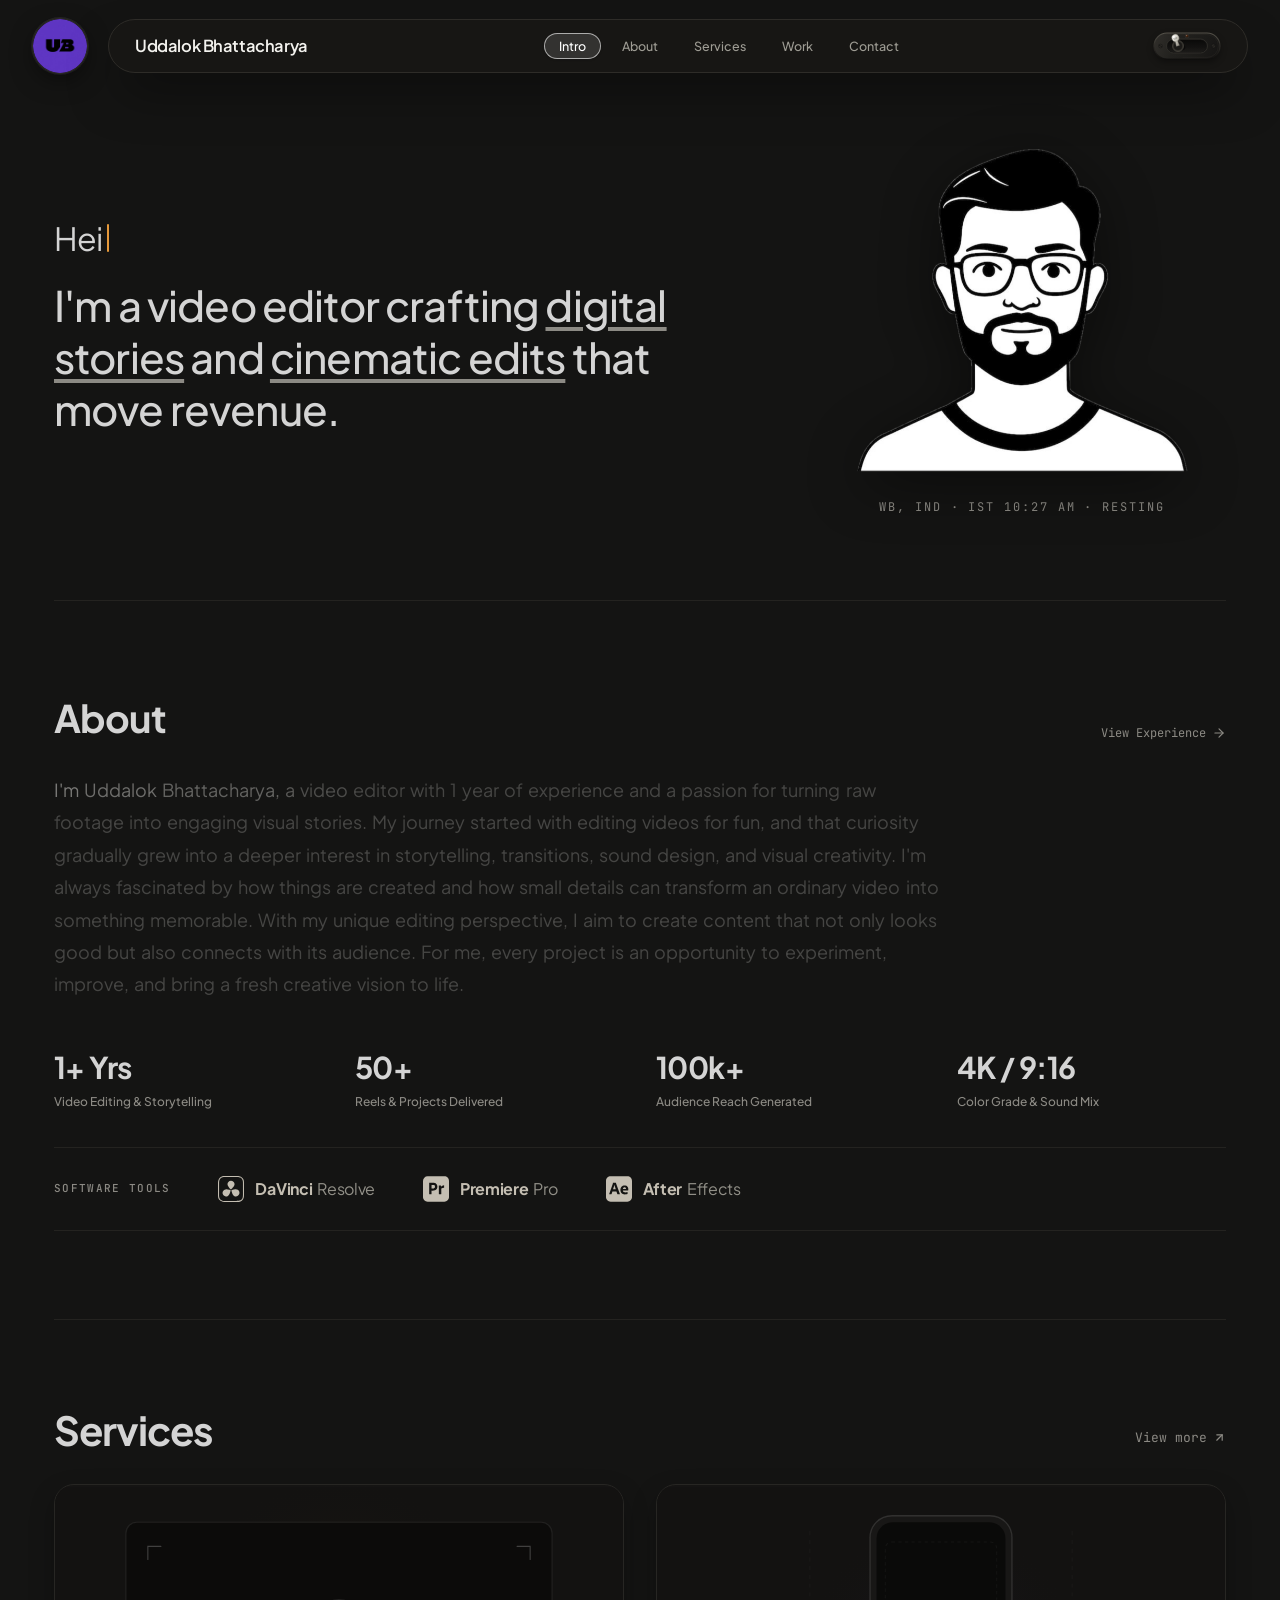
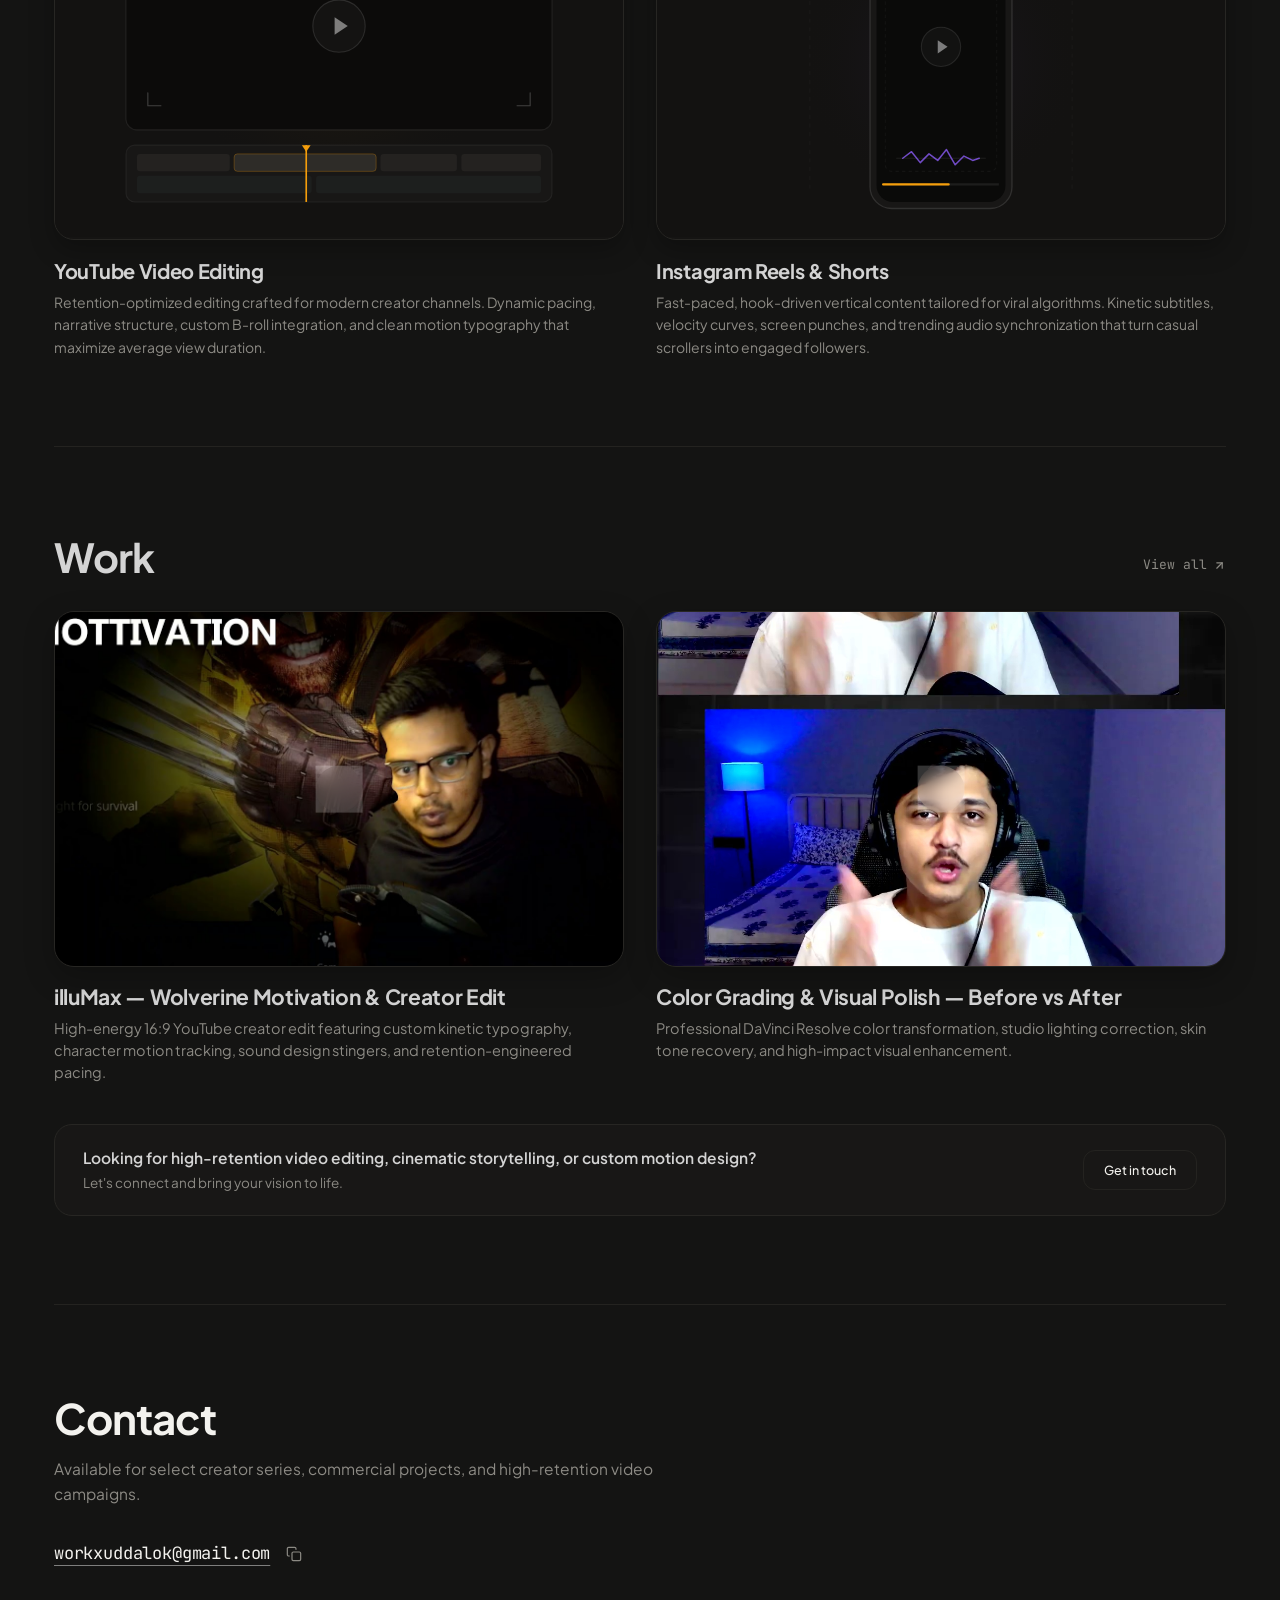
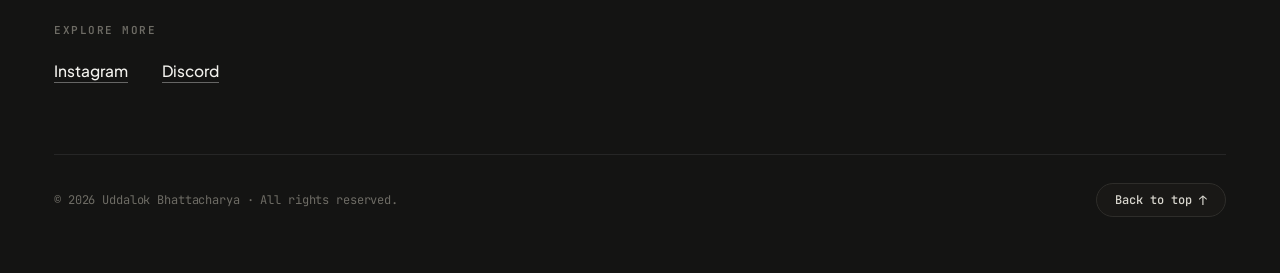
==== commit dca3191d: "feat: add Google SERP thumbnail metadata, primaryImageOfPage Schema, and OpenGraph logo tags" ====
--- a/index.html
+++ b/index.html
@@ -15,12 +15,85 @@
   <link rel="manifest" href="/site.webmanifest">
   <meta name="theme-color" content="#0d0c0c">
 
+  <!-- Search Engine Thumbnail Meta (Explicit signals for Google SERP snippet thumbnail) -->
+  <meta name="thumbnail" content="https://www.uddalokbhattacharya.com/assets/images/logo-512.png">
+  <link rel="image_src" href="https://www.uddalokbhattacharya.com/assets/images/logo-512.png">
+
   <!-- Open Graph & Social Sharing -->
   <meta property="og:type" content="website">
+  <meta property="og:site_name" content="Uddalok Bhattacharya">
   <meta property="og:title" content="Uddalok Bhattacharya — Video Editor">
-  <meta property="og:description" content="Video editor crafting digital stories and cinematic edits that move revenue.">
-  <meta property="og:image" content="/assets/images/android-chrome-512x512.png">
+  <meta property="og:description" content="Personal portfolio of Uddalok Bhattacharya, video editor crafting digital stories and cinematic edits that move revenue.">
+  <meta property="og:image" content="https://www.uddalokbhattacharya.com/assets/images/logo-512.png">
+  <meta property="og:image:secure_url" content="https://www.uddalokbhattacharya.com/assets/images/logo-512.png">
+  <meta property="og:image:type" content="image/png">
+  <meta property="og:image:width" content="512">
+  <meta property="og:image:height" content="512">
+  <meta property="og:image:alt" content="Uddalok Bhattacharya Logo">
   <meta property="og:url" content="https://www.uddalokbhattacharya.com/">
+
+  <!-- Twitter Card -->
+  <meta name="twitter:card" content="summary">
+  <meta name="twitter:title" content="Uddalok Bhattacharya — Video Editor">
+  <meta name="twitter:description" content="Personal portfolio of Uddalok Bhattacharya, video editor crafting digital stories and cinematic edits that move revenue.">
+  <meta name="twitter:image" content="https://www.uddalokbhattacharya.com/assets/images/logo-512.png">
+  <meta name="twitter:image:alt" content="Uddalok Bhattacharya Logo">
+
+  <!-- Structured Data for Google Rich Snippets & Search Thumbnails -->
+  <script type="application/ld+json">
+  {
+    "@context": "https://schema.org",
+    "@graph": [
+      {
+        "@type": "WebSite",
+        "@id": "https://www.uddalokbhattacharya.com/#website",
+        "url": "https://www.uddalokbhattacharya.com/",
+        "name": "Uddalok Bhattacharya",
+        "description": "Video editor crafting digital stories and cinematic edits that move revenue.",
+        "publisher": {
+          "@type": "Person",
+          "name": "Uddalok Bhattacharya",
+          "image": "https://www.uddalokbhattacharya.com/assets/images/logo-512.png"
+        }
+      },
+      {
+        "@type": "ProfilePage",
+        "@id": "https://www.uddalokbhattacharya.com/#webpage",
+        "url": "https://www.uddalokbhattacharya.com/",
+        "name": "Uddalok Bhattacharya — Video Editor",
+        "isPartOf": { "@id": "https://www.uddalokbhattacharya.com/#website" },
+        "about": { "@id": "https://www.uddalokbhattacharya.com/#person" },
+        "description": "Personal portfolio of Uddalok Bhattacharya, video editor crafting digital stories and cinematic edits that move revenue.",
+        "primaryImageOfPage": {
+          "@type": "ImageObject",
+          "@id": "https://www.uddalokbhattacharya.com/#primaryimage",
+          "url": "https://www.uddalokbhattacharya.com/assets/images/logo-512.png",
+          "contentUrl": "https://www.uddalokbhattacharya.com/assets/images/logo-512.png",
+          "width": 512,
+          "height": 512,
+          "caption": "Uddalok Bhattacharya Logo"
+        },
+        "image": {
+          "@type": "ImageObject",
+          "url": "https://www.uddalokbhattacharya.com/assets/images/logo-512.png",
+          "width": 512,
+          "height": 512
+        }
+      },
+      {
+        "@type": "Person",
+        "@id": "https://www.uddalokbhattacharya.com/#person",
+        "name": "Uddalok Bhattacharya",
+        "jobTitle": "Video Editor",
+        "url": "https://www.uddalokbhattacharya.com/",
+        "image": "https://www.uddalokbhattacharya.com/assets/images/logo-512.png",
+        "sameAs": [
+          "https://www.instagram.com/uddalok.visual"
+        ]
+      }
+    ]
+  }
+  </script>
 
   <!-- Typography: Plus Jakarta Sans & JetBrains Mono matching reference -->
   <link rel="preconnect" href="https://fonts.googleapis.com">
